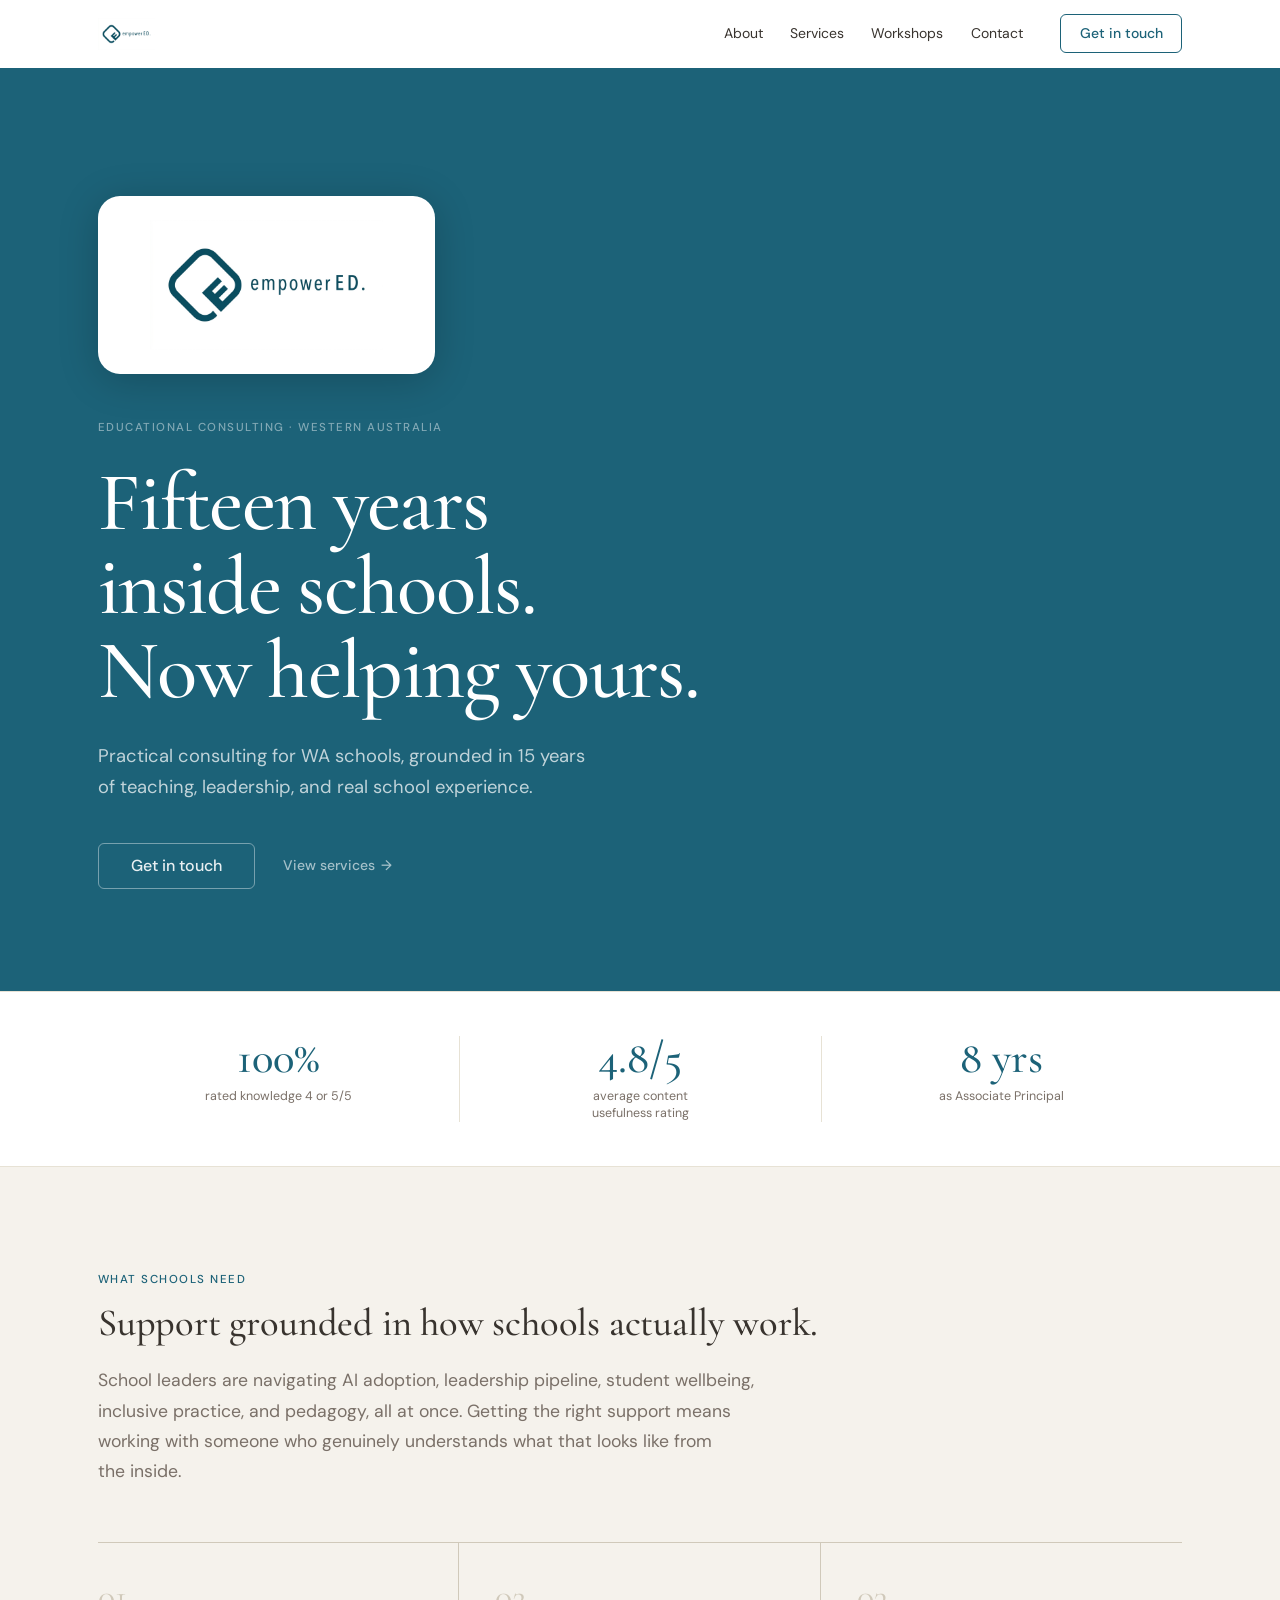
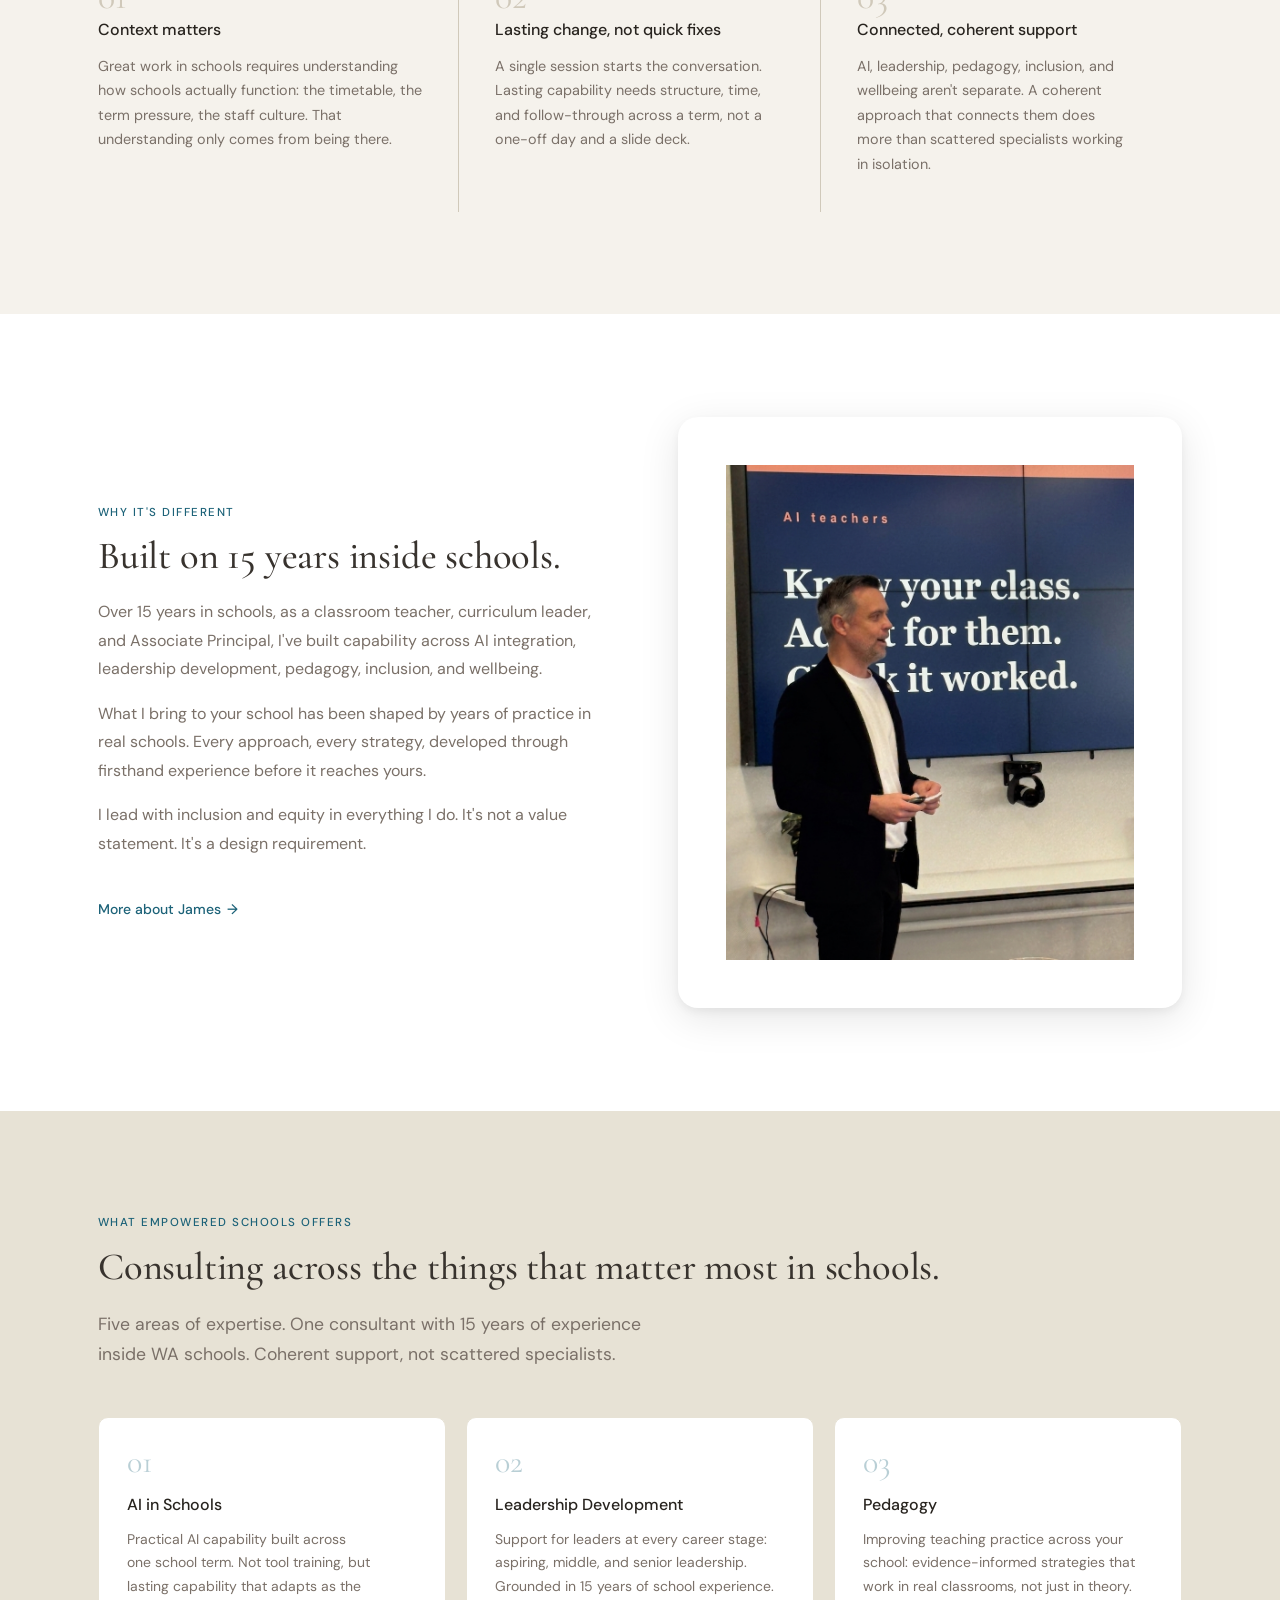
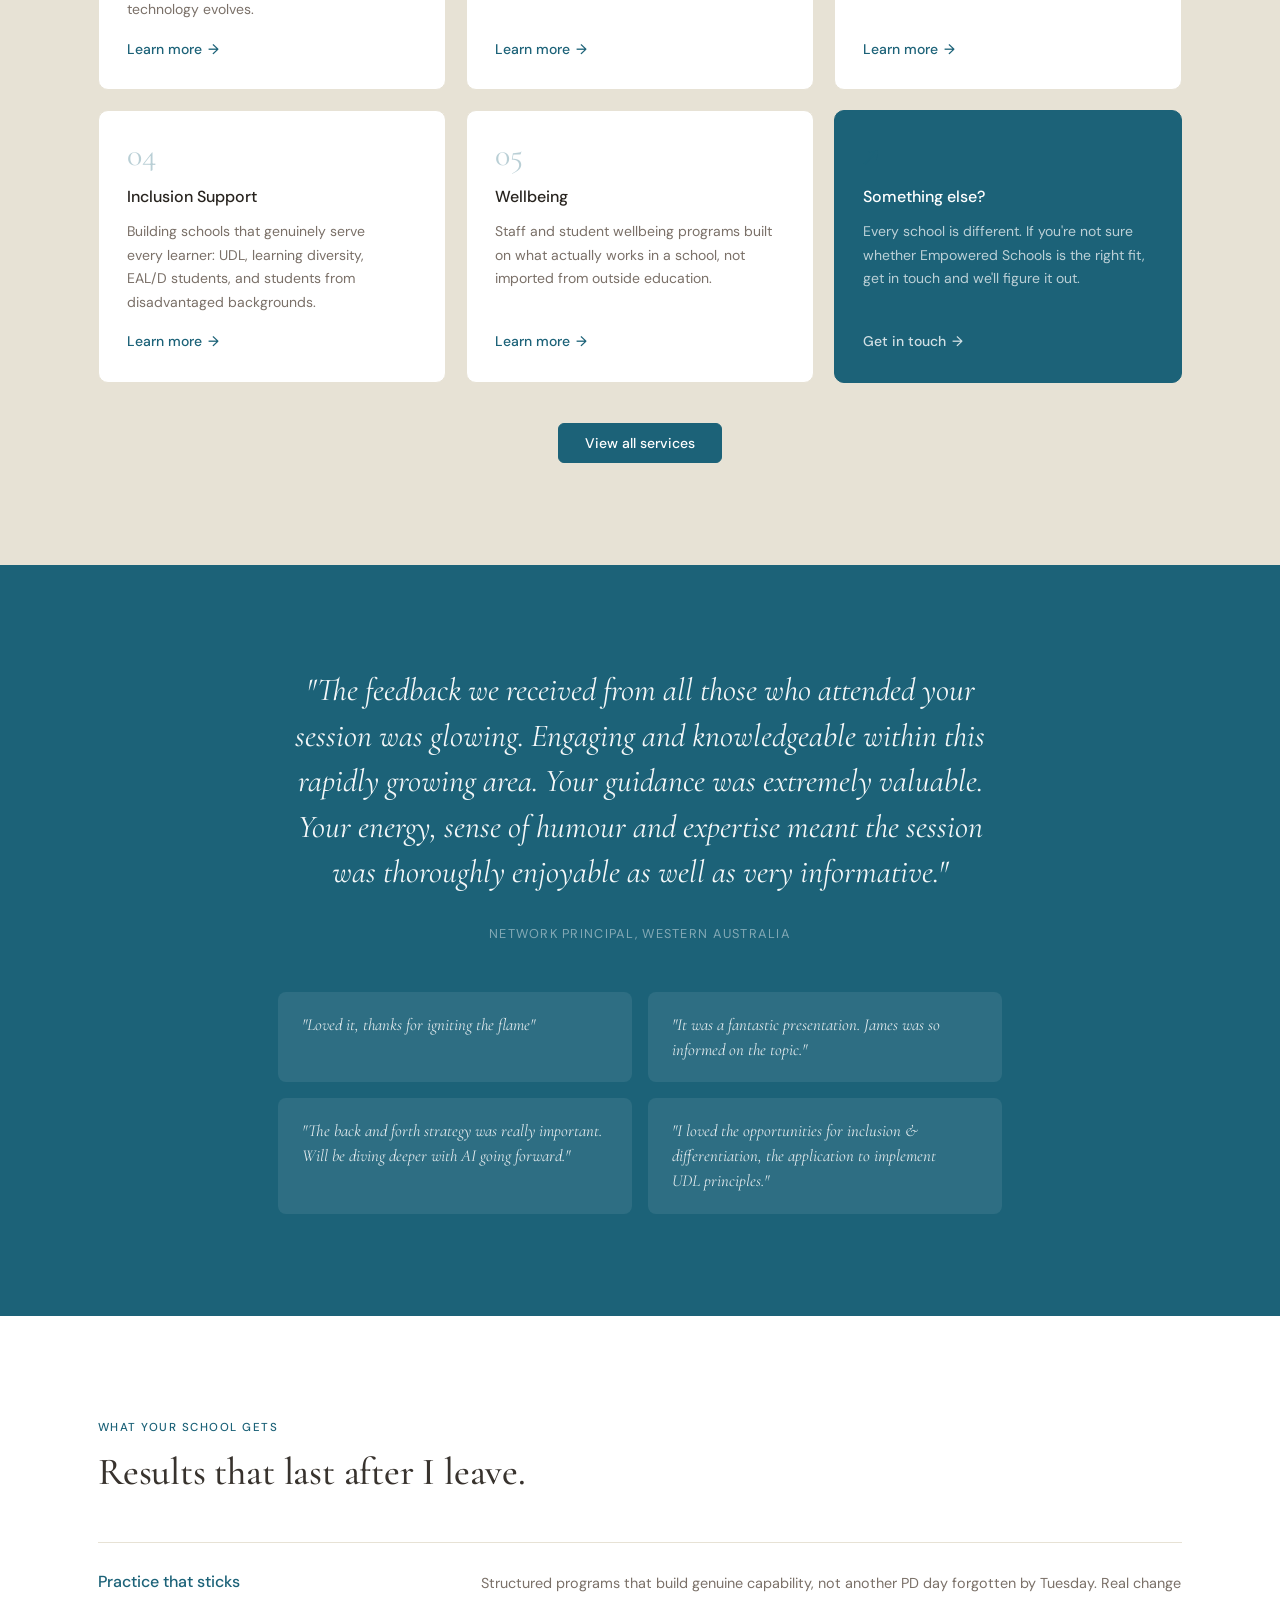
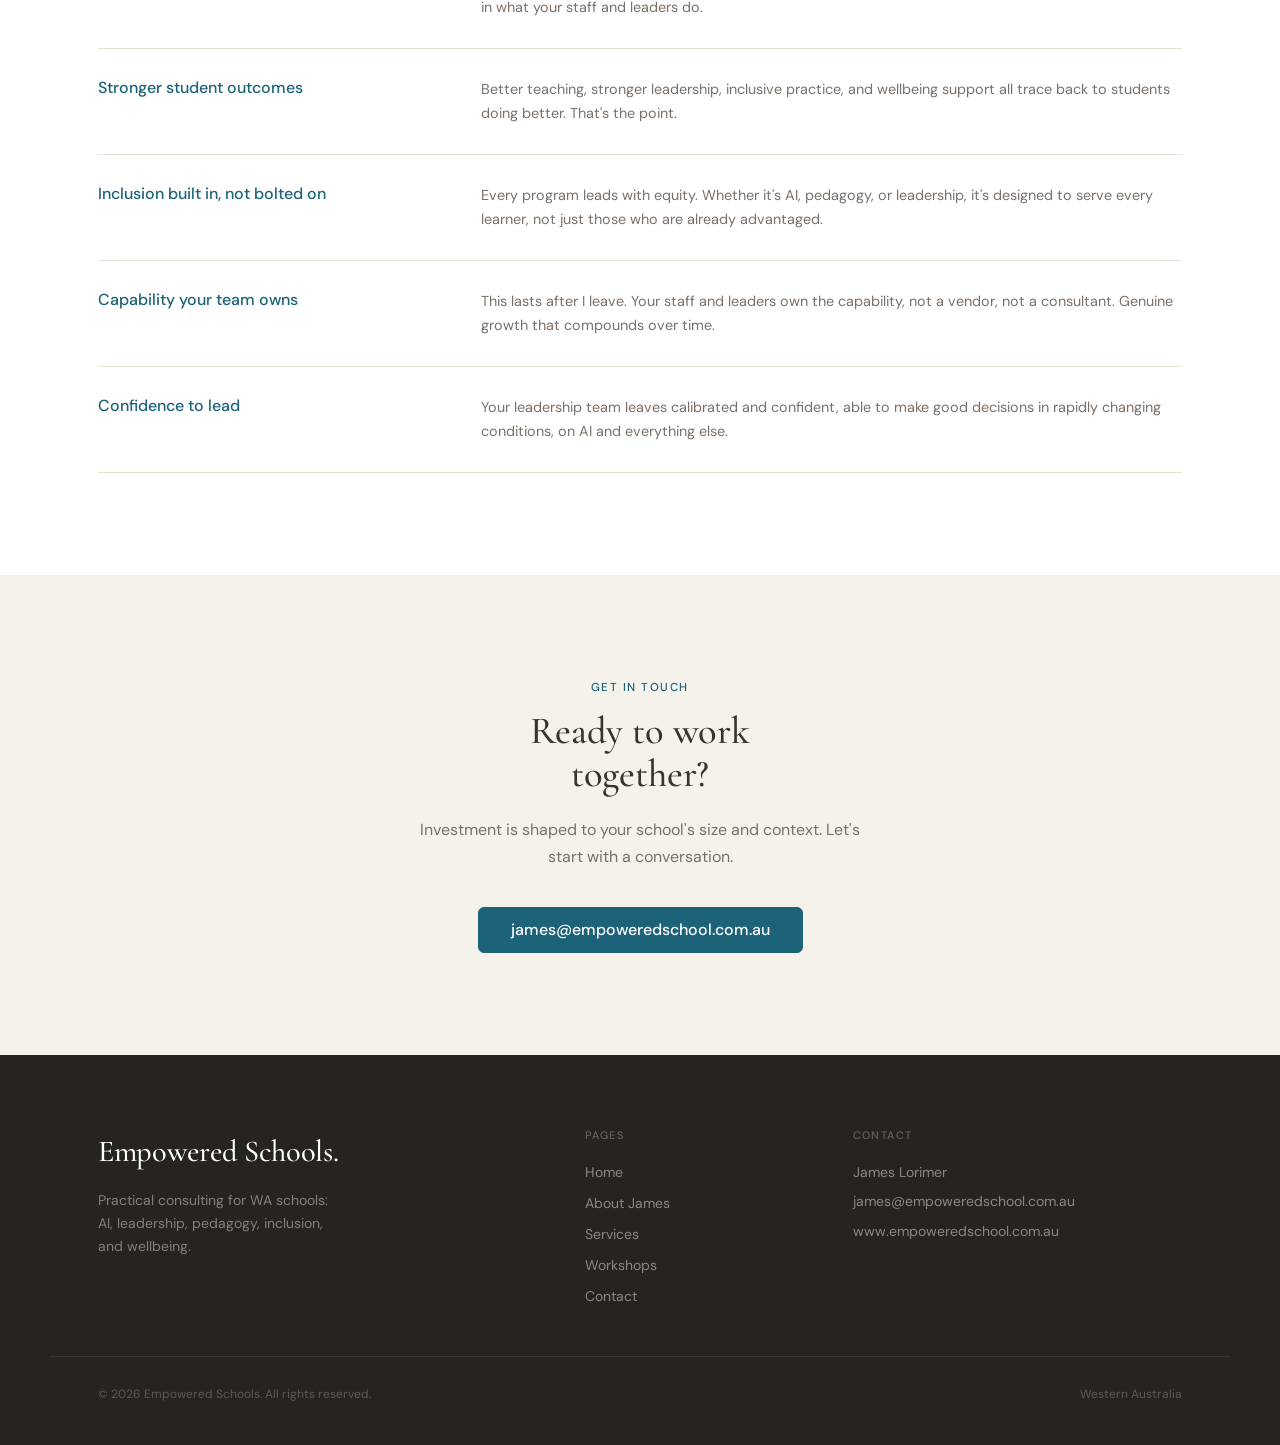
==== index.html @ bd74860b "Initial commit: empowerED schools static site Co-Authored-By: Claude Opus 4.8 <noreply@anthropic.com" ====
<!DOCTYPE html>
<html lang="en-AU">
<head>
  <meta charset="UTF-8">
  <meta name="viewport" content="width=device-width, initial-scale=1.0">
  <title>Empowered Schools | Educational Consulting, Western Australia</title>
  <meta name="description" content="Practical school consulting for WA: AI integration, leadership development, pedagogy, inclusion support, and wellbeing. Built by James Lorimer.">
  <link rel="preconnect" href="https://fonts.googleapis.com">
  <link rel="preconnect" href="https://fonts.gstatic.com" crossorigin>
  <link href="https://fonts.googleapis.com/css2?family=Cormorant+Garamond:ital,wght@0,400;0,500;0,600;1,400;1,500&family=DM+Sans:opsz,wght@9..40,300;9..40,400;9..40,500&display=swap" rel="stylesheet">
  <link rel="stylesheet" href="shared.css">
  <style>
    /* ---- HERO ---- */

    /* Variation A: Dark Teal */
    .hero-a {
      background: var(--teal);
      padding: clamp(5rem,10vw,9rem) 0 clamp(4rem,8vw,7rem);
    }
    .hero-a-inner {
      max-width: var(--max-w);
      margin: 0 auto;
      padding: 0 var(--gutter);
      display: grid;
      grid-template-columns: 1fr;
      gap: clamp(2rem,5vw,5rem);
      align-items: center;
    }
    .hero-a-eyebrow {
      font-size: 0.72rem;
      font-weight: 500;
      letter-spacing: 0.13em;
      text-transform: uppercase;
      color: rgba(255,255,255,0.45);
      margin-bottom: 1.5rem;
      display: block;
    }
    .hero-a-title {
      font-family: var(--font-display);
      font-size: clamp(3.5rem, 6.5vw, 6.5rem);
      font-weight: 500;
      line-height: 1.01;
      letter-spacing: -0.02em;
      color: var(--white);
      margin-bottom: 1.75rem;
    }
    .hero-a-sub {
      font-size: clamp(1rem, 1.8vw, 1.15rem);
      color: rgba(255,255,255,0.72);
      max-width: 500px;
      line-height: 1.68;
      margin-bottom: 2.5rem;
    }
    .hero-a-actions {
      display: flex;
      align-items: center;
      gap: 1.75rem;
      flex-wrap: wrap;
    }
    .hero-a-link {
      font-size: 0.875rem;
      font-weight: 500;
      color: rgba(255,255,255,0.6);
      display: inline-flex;
      align-items: center;
      gap: 0.35rem;
      transition: color 0.15s, gap 0.15s;
    }
    .hero-a-link::after { content: '→'; }
    .hero-a-link:hover { color: rgba(255,255,255,1); gap: 0.55rem; }

    .hero-portrait {
      display: flex;
      flex-direction: column;
      align-items: center;
      gap: 1rem;
    }
    .hero-portrait-circle {
      width: clamp(180px, 20vw, 280px);
      height: clamp(180px, 20vw, 280px);
      border-radius: 50%;
      border: 3px solid rgba(255,255,255,0.25);
      overflow: hidden;
    }
    .hero-portrait-circle img {
      width: 100%;
      height: 100%;
      object-fit: cover;
      object-position: 50% 18%;
    }
    .hero-name {
      font-family: var(--font-display);
      font-size: 1.2rem;
      font-weight: 500;
      color: white;
      text-align: center;
    }
    .hero-role {
      font-size: 0.75rem;
      color: rgba(255,255,255,0.45);
      text-align: center;
      max-width: 200px;
      line-height: 1.4;
    }

    /* ---- Prominent logo in heroes ---- */
    .hero-a-logo {
      background: white;
      border-radius: 22px;
      padding: 24px 52px;
      display: inline-flex;
      align-items: center;
      margin-bottom: 2.75rem;
      box-shadow: 0 6px 40px rgba(0,0,0,0.2);
    }
    .hero-a-logo img {
      height: 130px;
      width: auto;
    }

    /* ---- TRUST BAR ---- */
    .trust-bar {
      background: var(--white);
      border-top: 1px solid var(--stone);
      border-bottom: 1px solid var(--stone);
      padding: 2.75rem 0;
    }
    .trust-bar-inner {
      max-width: var(--max-w);
      margin: 0 auto;
      padding: 0 var(--gutter);
      display: grid;
      grid-template-columns: repeat(3, 1fr);
    }
    .trust-stat {
      display: flex;
      flex-direction: column;
      align-items: center;
      text-align: center;
      gap: 0.4rem;
      padding: 0 1.5rem;
    }
    .trust-stat + .trust-stat { border-left: 1px solid var(--stone); }
    .trust-num {
      font-family: var(--font-display);
      font-size: clamp(2rem, 3.5vw, 3rem);
      font-weight: 500;
      color: var(--teal);
      line-height: 1;
    }
    .trust-label {
      font-size: 0.78rem;
      color: var(--text-muted);
      line-height: 1.4;
      max-width: 150px;
    }

    /* ---- PROBLEM ---- */
    .problem-grid {
      display: grid;
      grid-template-columns: repeat(3, 1fr);
      margin-top: 3.5rem;
      border-top: 1px solid var(--stone-dark);
    }
    .problem-card {
      padding: 2.25rem 2.25rem 2.25rem 0;
      border-right: 1px solid var(--stone-dark);
    }
    .problem-card:last-child { border-right: none; }
    .problem-card:not(:first-child) { padding-left: 2.25rem; }
    .problem-n {
      font-family: var(--font-display);
      font-size: 2.25rem;
      font-weight: 400;
      color: var(--stone-dark);
      line-height: 1;
      margin-bottom: 0.85rem;
    }
    .problem-card h3 {
      font-size: 1rem;
      font-weight: 500;
      color: var(--charcoal);
      margin-bottom: 0.65rem;
    }
    .problem-card p {
      font-size: 0.9rem;
      color: var(--text-muted);
      line-height: 1.7;
    }

    /* ---- ABOUT SPLIT ---- */
    .about-split {
      display: grid;
      grid-template-columns: 1fr 1fr;
      gap: clamp(3rem,6vw,6rem);
      align-items: center;
    }
    .about-text p {
      font-size: 1rem;
      line-height: 1.78;
      color: var(--text-muted);
      margin-bottom: 1rem;
    }
    .about-mark {
      border-radius: 20px;
      box-shadow: var(--shadow-lg);
      aspect-ratio: 1;
      background: var(--white);
      display: flex;
      align-items: center;
      justify-content: center;
      padding: 3rem;
    }
    .about-mark img { width: 100%; height: auto; object-fit: contain; mix-blend-mode: multiply; }

    /* ---- SESSIONS ---- */
    .sessions-grid {
      display: grid;
      grid-template-columns: repeat(4, 1fr);
      gap: 1.25rem;
      margin-top: 3rem;
    }
    .session-card {
      background: var(--white);
      border-radius: 10px;
      padding: 1.75rem;
      border: 1px solid var(--stone);
      transition: border-color 0.18s, box-shadow 0.18s, transform 0.18s;
    }
    .session-card:hover {
      border-color: var(--teal);
      box-shadow: var(--shadow-md);
      transform: translateY(-3px);
    }
    .session-n {
      font-family: var(--font-display);
      font-size: 2rem;
      font-weight: 400;
      color: var(--teal);
      opacity: 0.35;
      line-height: 1;
      margin-bottom: 0.85rem;
      display: block;
    }
    .session-card h3 {
      font-size: 1rem;
      font-weight: 500;
      color: var(--charcoal);
      margin-bottom: 0.6rem;
    }
    .session-card p {
      font-size: 0.875rem;
      color: var(--text-muted);
      line-height: 1.68;
    }

    /* ---- TESTIMONIAL ---- */
    .testimonial-wrap {
      background: var(--teal);
      padding: clamp(4rem,8vw,7rem) 0;
      text-align: center;
    }
    .testimonial-inner {
      max-width: 820px;
      margin: 0 auto;
      padding: 0 var(--gutter);
    }
    .pull-quote {
      font-family: var(--font-display);
      font-size: clamp(1.4rem, 2.5vw, 2.1rem);
      font-style: italic;
      font-weight: 400;
      line-height: 1.42;
      color: rgba(255,255,255,0.95);
      margin-bottom: 1.75rem;
    }
    .pull-cite {
      font-size: 0.8rem;
      letter-spacing: 0.1em;
      text-transform: uppercase;
      color: rgba(255,255,255,0.45);
    }
    .mini-quotes {
      display: grid;
      grid-template-columns: repeat(2, 1fr);
      gap: 1rem;
      margin-top: 3rem;
      text-align: left;
    }
    .mini-q {
      background: rgba(255,255,255,0.08);
      border-radius: 8px;
      padding: 1.25rem 1.5rem;
      font-family: var(--font-display);
      font-style: italic;
      font-size: 1.05rem;
      line-height: 1.5;
      color: rgba(255,255,255,0.85);
    }

    /* ---- OUTCOMES ---- */
    .outcomes-table { margin-top: 3rem; }
    .outcome-row {
      display: grid;
      grid-template-columns: 1fr 2fr;
      gap: 2rem;
      padding: 1.75rem 0;
      border-bottom: 1px solid var(--stone);
      align-items: start;
    }
    .outcome-row:first-child { border-top: 1px solid var(--stone); }
    .outcome-label {
      font-size: 1rem;
      font-weight: 500;
      color: var(--teal);
      line-height: 1.35;
    }
    .outcome-desc {
      font-size: 0.9rem;
      color: var(--text-muted);
      line-height: 1.7;
    }

    /* ---- SERVICES OVERVIEW GRID ---- */
    .services-overview-grid {
      display: grid;
      grid-template-columns: repeat(3, 1fr);
      gap: 1.25rem;
      margin-top: 3rem;
    }
    .sov-card {
      background: var(--white);
      border-radius: 10px;
      padding: 1.75rem;
      border: 1px solid var(--stone);
      display: flex;
      flex-direction: column;
      transition: border-color 0.18s, box-shadow 0.18s, transform 0.18s;
    }
    .sov-card:hover {
      border-color: var(--teal);
      box-shadow: var(--shadow-md);
      transform: translateY(-3px);
    }
    .sov-card--cta {
      background: var(--teal);
      border-color: var(--teal);
    }
    .sov-card--cta:hover { background: var(--teal-dark); border-color: var(--teal-dark); }
    .sov-n {
      font-family: var(--font-display);
      font-size: 2rem;
      font-weight: 400;
      color: var(--teal);
      opacity: 0.3;
      line-height: 1;
      margin-bottom: 0.85rem;
      display: block;
    }
    .sov-card h3 {
      font-size: 1rem;
      font-weight: 500;
      color: var(--charcoal);
      margin-bottom: 0.6rem;
    }
    .sov-card--cta h3 { color: white; }
    .sov-card p {
      font-size: 0.875rem;
      color: var(--text-muted);
      line-height: 1.68;
      flex: 1;
      margin-bottom: 1rem;
    }
    .sov-card--cta p { color: rgba(255,255,255,0.7); }
    .sov-link-white {
      font-size: 0.875rem;
      font-weight: 500;
      color: rgba(255,255,255,0.8);
      display: inline-flex;
      align-items: center;
      gap: 0.35rem;
      transition: color 0.15s, gap 0.15s;
    }
    .sov-link-white::after { content: '→'; }
    .sov-link-white:hover { color: white; gap: 0.55rem; }

    /* ---- RESPONSIVE ---- */
    @media (max-width: 900px) {
      .hero-a-inner { grid-template-columns: 1fr; }
      .hero-portrait { display: none; }
      .about-split { grid-template-columns: 1fr; }
      .about-mark { display: none; }
      .sessions-grid { grid-template-columns: repeat(2, 1fr); }
      .services-overview-grid { grid-template-columns: repeat(2, 1fr); }
      .trust-bar-inner { grid-template-columns: 1fr; gap: 1.5rem; }
      .trust-stat + .trust-stat { border-left: none; border-top: 1px solid var(--stone); padding-top: 1.5rem; }
    }
    @media (max-width: 600px) {
      .problem-grid { grid-template-columns: 1fr; }
      .problem-card { border-right: none; border-bottom: 1px solid var(--stone-dark); padding: 1.75rem 0; }
      .problem-card:last-child { border-bottom: none; }
      .sessions-grid { grid-template-columns: 1fr; }
      .services-overview-grid { grid-template-columns: 1fr; }
      .mini-quotes { grid-template-columns: 1fr; }
      .outcome-row { grid-template-columns: 1fr; gap: 0.5rem; }
    }
  </style>
</head>
<body>

<!-- ===================== NAV ===================== -->
<nav id="main-nav">
  <div class="nav-inner">
    <a href="index.html" class="nav-logo">
      <img src="uploads/190051703.jpg" alt="Empowered Schools">
    </a>
    <ul class="nav-links">
      <li><a href="about.html">About</a></li>
      <li><a href="services.html">Services</a></li>
      <li><a href="workshops.html">Workshops</a></li>
      <li><a href="contact.html">Contact</a></li>
    </ul>
    <a href="contact.html" class="nav-cta">Get in touch</a>
    <button class="nav-hamburger" onclick="toggleMobileNav()" aria-label="Open menu">
      <span></span><span></span><span></span>
    </button>
  </div>
  <div class="nav-mobile" id="nav-mobile">
    <a href="about.html">About</a>
    <a href="services.html">Services</a>
    <a href="workshops.html">Workshops</a>
    <a href="contact.html">Contact</a>
    <a href="contact.html" class="btn btn-primary">Get in touch</a>
  </div>
</nav>

<!-- ===================== HERO ===================== -->
<div class="hero-a">
  <div class="hero-a-inner">
    <div>
      <div class="hero-a-logo">
        <img src="uploads/190051703.jpg" alt="Empowered Schools">
      </div>
      <span class="hero-a-eyebrow">Educational Consulting · Western Australia</span>
      <h1 class="hero-a-title">Fifteen years<br>inside schools.<br>Now helping yours.</h1>
      <p class="hero-a-sub">Practical consulting for WA schools, grounded in 15 years of teaching, leadership, and real school experience.</p>
      <div class="hero-a-actions">
        <a href="contact.html" class="btn btn-ghost-white btn-lg">Get in touch</a>
        <a href="services.html" class="hero-a-link">View services</a>
      </div>
    </div>
  </div>
</div>

<!-- ===================== TRUST BAR ===================== -->
<div class="trust-bar">
  <div class="trust-bar-inner">
    <div class="trust-stat">
      <span class="trust-num">100%</span>
      <span class="trust-label">rated knowledge 4 or 5/5</span>
    </div>
    <div class="trust-stat">
      <span class="trust-num">4.8/5</span>
      <span class="trust-label">average content usefulness rating</span>
    </div>
    <div class="trust-stat">
      <span class="trust-num">8 yrs</span>
      <span class="trust-label">as Associate Principal</span>
    </div>
  </div>
</div>

<!-- ===================== PROBLEM ===================== -->
<section class="section bg-off-white">
  <div class="container">
    <span class="s-eyebrow">What schools need</span>
    <h2 class="s-title">Support grounded in how schools actually work.</h2>
    <p class="s-intro" style="max-width:680px">School leaders are navigating AI adoption, leadership pipeline, student wellbeing, inclusive practice, and pedagogy, all at once. Getting the right support means working with someone who genuinely understands what that looks like from the inside.</p>
    <div class="problem-grid">
      <div class="problem-card">
        <span class="problem-n">01</span>
        <h3>Context matters</h3>
        <p>Great work in schools requires understanding how schools actually function: the timetable, the term pressure, the staff culture. That understanding only comes from being there.</p>
      </div>
      <div class="problem-card">
        <span class="problem-n">02</span>
        <h3>Lasting change, not quick fixes</h3>
        <p>A single session starts the conversation. Lasting capability needs structure, time, and follow-through across a term, not a one-off day and a slide deck.</p>
      </div>
      <div class="problem-card">
        <span class="problem-n">03</span>
        <h3>Connected, coherent support</h3>
        <p>AI, leadership, pedagogy, inclusion, and wellbeing aren't separate. A coherent approach that connects them does more than scattered specialists working in isolation.</p>
      </div>
    </div>
  </div>
</section>

<!-- ===================== ABOUT SPLIT ===================== -->
<section class="section bg-white">
  <div class="container">
    <div class="about-split">
      <div class="about-text">
        <span class="s-eyebrow">Why it's different</span>
        <h2 class="s-title" style="margin-bottom:1.25rem">Built on 15 years inside schools.</h2>
        <p>Over 15 years in schools, as a classroom teacher, curriculum leader, and Associate Principal, I've built capability across AI integration, leadership development, pedagogy, inclusion, and wellbeing.</p>
        <p>What I bring to your school has been shaped by years of practice in real schools. Every approach, every strategy, developed through firsthand experience before it reaches yours.</p>
        <p>I lead with inclusion and equity in everything I do. It's not a value statement. It's a design requirement.</p>
        <a href="about.html" class="link-arrow" style="margin-top:1.5rem">More about James</a>
      </div>
      <div class="about-mark">
        <img src="uploads/Gemini_Generated_Image_eww0ugeww0ugeww0.png" alt="James Lorimer presenting a workshop to school staff">
      </div>
    </div>
  </div>
</section>

<!-- ===================== SERVICES OVERVIEW ===================== -->
<section class="section bg-stone">
  <div class="container">
    <span class="s-eyebrow">What Empowered Schools offers</span>
    <h2 class="s-title">Consulting across the things that matter most in schools.</h2>
    <p class="s-intro">Five areas of expertise. One consultant with 15 years of experience inside WA schools. Coherent support, not scattered specialists.</p>
    <div class="services-overview-grid">
      <div class="sov-card">
        <span class="sov-n">01</span>
        <h3>AI in Schools</h3>
        <p>Practical AI capability built across one school term. Not tool training, but lasting capability that adapts as the technology evolves.</p>
        <a href="services.html" class="link-arrow">Learn more</a>
      </div>
      <div class="sov-card">
        <span class="sov-n">02</span>
        <h3>Leadership Development</h3>
        <p>Support for leaders at every career stage: aspiring, middle, and senior leadership. Grounded in 15 years of school experience.</p>
        <a href="services.html" class="link-arrow">Learn more</a>
      </div>
      <div class="sov-card">
        <span class="sov-n">03</span>
        <h3>Pedagogy</h3>
        <p>Improving teaching practice across your school: evidence-informed strategies that work in real classrooms, not just in theory.</p>
        <a href="services.html" class="link-arrow">Learn more</a>
      </div>
      <div class="sov-card">
        <span class="sov-n">04</span>
        <h3>Inclusion Support</h3>
        <p>Building schools that genuinely serve every learner: UDL, learning diversity, EAL/D students, and students from disadvantaged backgrounds.</p>
        <a href="services.html" class="link-arrow">Learn more</a>
      </div>
      <div class="sov-card">
        <span class="sov-n">05</span>
        <h3>Wellbeing</h3>
        <p>Staff and student wellbeing programs built on what actually works in a school, not imported from outside education.</p>
        <a href="services.html" class="link-arrow">Learn more</a>
      </div>
      <div class="sov-card sov-card--cta">
        <span class="sov-n" style="opacity:0.25">↗</span>
        <h3>Something else?</h3>
        <p>Every school is different. If you're not sure whether Empowered Schools is the right fit, get in touch and we'll figure it out.</p>
        <a href="contact.html" class="sov-link-white">Get in touch</a>
      </div>
    </div>
    <div style="display:flex;justify-content:center;margin-top:2.5rem">
      <a href="services.html" class="btn btn-primary">View all services</a>
    </div>
  </div>
</section>

<!-- ===================== TESTIMONIAL ===================== -->
<div class="testimonial-wrap">
  <div class="testimonial-inner">
    <blockquote class="pull-quote">
      "The feedback we received from all those who attended your session was glowing. Engaging and knowledgeable within this rapidly growing area. Your guidance was extremely valuable. Your energy, sense of humour and expertise meant the session was thoroughly enjoyable as well as very informative."
    </blockquote>
    <p class="pull-cite">Network Principal, Western Australia</p>
    <div class="mini-quotes">
      <div class="mini-q">"Loved it, thanks for igniting the flame"</div>
      <div class="mini-q">"It was a fantastic presentation. James was so informed on the topic."</div>
      <div class="mini-q">"The back and forth strategy was really important. Will be diving deeper with AI going forward."</div>
      <div class="mini-q">"I loved the opportunities for inclusion &amp; differentiation, the application to implement UDL principles."</div>
    </div>
  </div>
</div>

<!-- ===================== OUTCOMES ===================== -->
<section class="section bg-white">
  <div class="container">
    <span class="s-eyebrow">What your school gets</span>
    <h2 class="s-title">Results that last after I leave.</h2>
    <div class="outcomes-table">
      <div class="outcome-row">
        <div class="outcome-label">Practice that sticks</div>
        <div class="outcome-desc">Structured programs that build genuine capability, not another PD day forgotten by Tuesday. Real change in what your staff and leaders do.</div>
      </div>
      <div class="outcome-row">
        <div class="outcome-label">Stronger student outcomes</div>
        <div class="outcome-desc">Better teaching, stronger leadership, inclusive practice, and wellbeing support all trace back to students doing better. That's the point.</div>
      </div>
      <div class="outcome-row">
        <div class="outcome-label">Inclusion built in, not bolted on</div>
        <div class="outcome-desc">Every program leads with equity. Whether it's AI, pedagogy, or leadership, it's designed to serve every learner, not just those who are already advantaged.</div>
      </div>
      <div class="outcome-row">
        <div class="outcome-label">Capability your team owns</div>
        <div class="outcome-desc">This lasts after I leave. Your staff and leaders own the capability, not a vendor, not a consultant. Genuine growth that compounds over time.</div>
      </div>
      <div class="outcome-row">
        <div class="outcome-label">Confidence to lead</div>
        <div class="outcome-desc">Your leadership team leaves calibrated and confident, able to make good decisions in rapidly changing conditions, on AI and everything else.</div>
      </div>
    </div>
  </div>
</section>



<!-- ===================== CTA ===================== -->
<div class="cta-band">
  <div class="container-narrow">
    <span class="s-eyebrow" style="display:flex;justify-content:center">Get in touch</span>
    <h2 class="s-title" style="text-align:center;max-width:none">Ready to work<br>together?</h2>
    <p>Investment is shaped to your school's size and context. Let's start with a conversation.</p>
    <a href="mailto:james@empoweredschool.com.au" class="btn btn-primary btn-lg">james@empoweredschool.com.au</a>
  </div>
</div>

<!-- ===================== FOOTER ===================== -->
<footer class="site-footer">
  <div class="footer-grid">
    <div>
      <div class="footer-brand">Empowered Schools.</div>
      <p class="footer-desc">Practical consulting for WA schools: AI, leadership, pedagogy, inclusion, and wellbeing.</p>
    </div>
    <div>
      <span class="footer-col-label">Pages</span>
      <nav class="footer-nav-links">
        <a href="index.html">Home</a>
        <a href="about.html">About James</a>
        <a href="services.html">Services</a>
        <a href="workshops.html">Workshops</a>
        <a href="contact.html">Contact</a>
      </nav>
    </div>
    <div>
      <span class="footer-col-label">Contact</span>
      <div class="footer-contact-items">
        <span>James Lorimer</span>
        <a href="mailto:james@empoweredschool.com.au">james@empoweredschool.com.au</a>
        <a href="http://www.empoweredschool.com.au">www.empoweredschool.com.au</a>
      </div>
    </div>
  </div>
  <div class="footer-bottom">
    <span>© 2026 Empowered Schools. All rights reserved.</span>
    <span>Western Australia</span>
  </div>
</footer>


<script>
  window.addEventListener('scroll', () => {
    document.getElementById('main-nav').classList.toggle('is-scrolled', window.scrollY > 10);
  });
  function toggleMobileNav() {
    document.getElementById('nav-mobile').classList.toggle('is-open');
  }
</script>

</body>
</html>
---- shared.css ----
/* ==========================================================================
   Empowered Schools - Shared Stylesheet
   Colour tokens, typography, layout, components
   ========================================================================== */

/* --------------------------------------------------------------------------
   Tokens
   -------------------------------------------------------------------------- */
:root {
  --teal:          #1C6278;
  --teal-dark:     #144E62;
  --teal-pale:     #D2E8F0;
  --off-white:     #F5F2EC;
  --stone:         #E7E2D5;
  --stone-dark:    #D0C9BA;
  --charcoal:      #27231E;
  --text:          #38332E;
  --text-muted:    #7A7068;
  --white:         #FFFFFF;

  --font-display:  'Cormorant Garamond', Georgia, serif;
  --font-sans:     'DM Sans', -apple-system, BlinkMacSystemFont, sans-serif;

  --nav-h:         68px;
  --max-w:         1180px;
  --max-w-narrow:  680px;
  --section-py:    clamp(4rem, 8vw, 7rem);
  --gutter:        clamp(1.25rem, 4vw, 3rem);

  --ease:          cubic-bezier(0.4, 0, 0.2, 1);
  --shadow-sm:     0 1px 3px rgba(0,0,0,0.07), 0 1px 2px rgba(0,0,0,0.04);
  --shadow-md:     0 4px 16px rgba(0,0,0,0.08), 0 2px 4px rgba(0,0,0,0.04);
  --shadow-lg:     0 10px 40px rgba(0,0,0,0.10), 0 4px 8px rgba(0,0,0,0.05);
}

/* --------------------------------------------------------------------------
   Reset & Base
   -------------------------------------------------------------------------- */
*, *::before, *::after { box-sizing: border-box; margin: 0; padding: 0; }

html {
  font-size: 16px;
  scroll-behavior: smooth;
  -webkit-font-smoothing: antialiased;
  -moz-osx-font-smoothing: grayscale;
}

body {
  font-family: var(--font-sans);
  color: var(--text);
  background: var(--off-white);
  line-height: 1.65;
  text-wrap: pretty;
}

img, video { max-width: 100%; height: auto; display: block; }
a { color: inherit; text-decoration: none; }
ul { list-style: none; }
button { font-family: inherit; cursor: pointer; }

/* --------------------------------------------------------------------------
   Navigation
   -------------------------------------------------------------------------- */
#main-nav {
  position: sticky;
  top: 0;
  z-index: 100;
  height: var(--nav-h);
  background: var(--white);
  border-bottom: 1px solid transparent;
  transition: border-color 0.2s var(--ease), box-shadow 0.2s var(--ease);
}

#main-nav.is-scrolled {
  border-color: var(--stone);
  box-shadow: 0 1px 10px rgba(0,0,0,0.06);
}

.nav-inner {
  max-width: var(--max-w);
  margin: 0 auto;
  padding: 0 var(--gutter);
  height: 100%;
  display: flex;
  align-items: center;
  gap: 1.5rem;
}

.nav-logo img {
  height: 32px;
  width: auto;
  display: block;
  mix-blend-mode: multiply;
}

.nav-links {
  display: flex;
  align-items: center;
  gap: 0;
  margin-left: auto;
}

.nav-links a {
  font-size: 0.875rem;
  font-weight: 400;
  color: var(--text);
  padding: 0.4rem 0.85rem;
  border-radius: 6px;
  transition: background 0.15s var(--ease), color 0.15s;
}

.nav-links a:hover { background: var(--stone); }
.nav-links a.current { color: var(--teal); font-weight: 500; }

.nav-cta {
  font-size: 0.875rem;
  font-weight: 500;
  color: var(--teal);
  border: 1.5px solid var(--teal);
  padding: 0.45rem 1.15rem;
  border-radius: 6px;
  transition: background 0.15s, color 0.15s;
}

.nav-cta:hover { background: var(--teal); color: var(--white); }

.nav-hamburger {
  display: none;
  flex-direction: column;
  gap: 5px;
  background: none;
  border: none;
  padding: 4px;
  margin-left: auto;
}

.nav-hamburger span {
  display: block;
  width: 22px;
  height: 2px;
  background: var(--charcoal);
  border-radius: 2px;
  transition: all 0.2s;
}

.nav-mobile {
  display: none;
  flex-direction: column;
  gap: 0;
  background: var(--white);
  border-bottom: 1px solid var(--stone);
  padding: 0.5rem var(--gutter) 1rem;
}

.nav-mobile.is-open { display: flex; }

.nav-mobile a {
  font-size: 1rem;
  padding: 0.75rem 0;
  border-bottom: 1px solid var(--stone);
  display: block;
  color: var(--text);
}

.nav-mobile a:last-child { border-bottom: none; margin-top: 0.5rem; }

/* --------------------------------------------------------------------------
   Buttons
   -------------------------------------------------------------------------- */
.btn {
  display: inline-flex;
  align-items: center;
  gap: 0.5rem;
  font-family: var(--font-sans);
  font-size: 0.875rem;
  font-weight: 500;
  padding: 0.75rem 1.625rem;
  border-radius: 6px;
  border: 1.5px solid transparent;
  transition: all 0.15s var(--ease);
  white-space: nowrap;
  text-decoration: none;
  line-height: 1;
}

.btn-primary {
  background: var(--teal);
  color: var(--white);
  border-color: var(--teal);
}
.btn-primary:hover {
  background: var(--teal-dark);
  border-color: var(--teal-dark);
  transform: translateY(-1px);
  box-shadow: var(--shadow-md);
}

.btn-outline {
  background: transparent;
  color: var(--teal);
  border-color: var(--teal);
}
.btn-outline:hover { background: var(--teal); color: var(--white); }

.btn-ghost-white {
  background: transparent;
  color: rgba(255,255,255,0.9);
  border-color: rgba(255,255,255,0.4);
}
.btn-ghost-white:hover {
  background: var(--white);
  color: var(--teal);
  border-color: var(--white);
}

.btn-lg {
  font-size: 1rem;
  padding: 0.875rem 2rem;
}

/* Arrow link */
.link-arrow {
  display: inline-flex;
  align-items: center;
  gap: 0.35rem;
  font-size: 0.875rem;
  font-weight: 500;
  color: var(--teal);
  transition: gap 0.15s var(--ease);
}
.link-arrow::after { content: '→'; }
.link-arrow:hover { gap: 0.55rem; }

/* --------------------------------------------------------------------------
   Layout
   -------------------------------------------------------------------------- */
.container {
  max-width: var(--max-w);
  margin: 0 auto;
  padding: 0 var(--gutter);
}

.container-narrow {
  max-width: var(--max-w-narrow);
  margin: 0 auto;
  padding: 0 var(--gutter);
}

.section {
  padding: var(--section-py) 0;
}

.bg-white      { background: var(--white); }
.bg-off-white  { background: var(--off-white); }
.bg-stone      { background: var(--stone); }
.bg-teal       { background: var(--teal); color: white; }
.bg-charcoal   { background: var(--charcoal); color: white; }

/* Section label pattern */
.s-eyebrow {
  font-size: 0.72rem;
  font-weight: 500;
  letter-spacing: 0.13em;
  text-transform: uppercase;
  color: var(--teal);
  margin-bottom: 0.85rem;
  display: block;
}

.s-eyebrow--light {
  color: rgba(255,255,255,0.5);
}

.s-title {
  font-family: var(--font-display);
  font-size: clamp(1.85rem, 3vw, 2.8rem);
  font-weight: 500;
  line-height: 1.12;
  letter-spacing: -0.005em;
  margin-bottom: 1.25rem;
}

.s-intro {
  font-size: clamp(1rem, 1.8vw, 1.1rem);
  line-height: 1.72;
  color: var(--text-muted);
  max-width: 560px;
  margin-bottom: 3rem;
}

/* --------------------------------------------------------------------------
   Page hero (inner pages)
   -------------------------------------------------------------------------- */
.page-hero {
  background: var(--teal);
  padding: clamp(4rem, 8vw, 7rem) 0 clamp(3.5rem, 6vw, 6rem);
  color: var(--white);
}

.page-hero .container { position: relative; }

.page-hero-eyebrow {
  font-size: 0.72rem;
  font-weight: 500;
  letter-spacing: 0.13em;
  text-transform: uppercase;
  color: rgba(255,255,255,0.5);
  margin-bottom: 1rem;
  display: block;
}

.page-hero-title {
  font-family: var(--font-display);
  font-size: clamp(2.8rem, 5.5vw, 5rem);
  font-weight: 500;
  line-height: 1.04;
  letter-spacing: -0.015em;
  max-width: 700px;
}

.page-hero-sub {
  font-size: clamp(1rem, 1.8vw, 1.15rem);
  line-height: 1.68;
  color: rgba(255,255,255,0.75);
  max-width: 540px;
  margin-top: 1.5rem;
}

/* --------------------------------------------------------------------------
   Footer
   -------------------------------------------------------------------------- */
.site-footer {
  background: var(--charcoal);
  color: rgba(255,255,255,0.7);
  padding: 4.5rem 0 2.5rem;
}

.footer-grid {
  max-width: var(--max-w);
  margin: 0 auto;
  padding: 0 var(--gutter);
  display: grid;
  grid-template-columns: 2fr 1fr 1.5fr;
  gap: 3rem;
  padding-bottom: 3rem;
  border-bottom: 1px solid rgba(255,255,255,0.08);
}

.footer-brand {
  font-family: var(--font-display);
  font-size: 1.9rem;
  font-weight: 500;
  color: var(--white);
  letter-spacing: -0.01em;
}

.footer-desc {
  font-size: 0.875rem;
  line-height: 1.65;
  opacity: 0.6;
  max-width: 280px;
  margin-top: 0.75rem;
}

.footer-col-label {
  font-size: 0.68rem;
  font-weight: 500;
  letter-spacing: 0.13em;
  text-transform: uppercase;
  opacity: 0.4;
  margin-bottom: 1rem;
  display: block;
}

.footer-nav-links {
  display: flex;
  flex-direction: column;
  gap: 0.5rem;
}

.footer-nav-links a {
  font-size: 0.875rem;
  opacity: 0.65;
  transition: opacity 0.15s;
}
.footer-nav-links a:hover { opacity: 1; }

.footer-contact-items {
  display: flex;
  flex-direction: column;
  gap: 0.4rem;
}

.footer-contact-items a,
.footer-contact-items span {
  font-size: 0.875rem;
  opacity: 0.65;
  transition: opacity 0.15s;
  display: block;
}
.footer-contact-items a:hover { opacity: 1; }

.footer-bottom {
  max-width: var(--max-w);
  margin: 1.75rem auto 0;
  padding: 0 var(--gutter);
  display: flex;
  justify-content: space-between;
  align-items: center;
  font-size: 0.75rem;
  opacity: 0.35;
}

/* --------------------------------------------------------------------------
   CTA section (shared across pages)
   -------------------------------------------------------------------------- */
.cta-band {
  background: var(--off-white);
  padding: var(--section-py) 0;
  text-align: center;
}

.cta-band .s-title { max-width: none; }

.cta-band p {
  font-size: 1rem;
  color: var(--text-muted);
  max-width: 440px;
  margin: 0 auto 2.25rem;
  line-height: 1.7;
}



/* --------------------------------------------------------------------------
   Responsive
   -------------------------------------------------------------------------- */
@media (max-width: 768px) {
  .nav-links, .nav-cta { display: none; }
  .nav-hamburger { display: flex; }

  .footer-grid { grid-template-columns: 1fr; gap: 2rem; }
  .footer-bottom { flex-direction: column; gap: 0.5rem; text-align: center; }
}
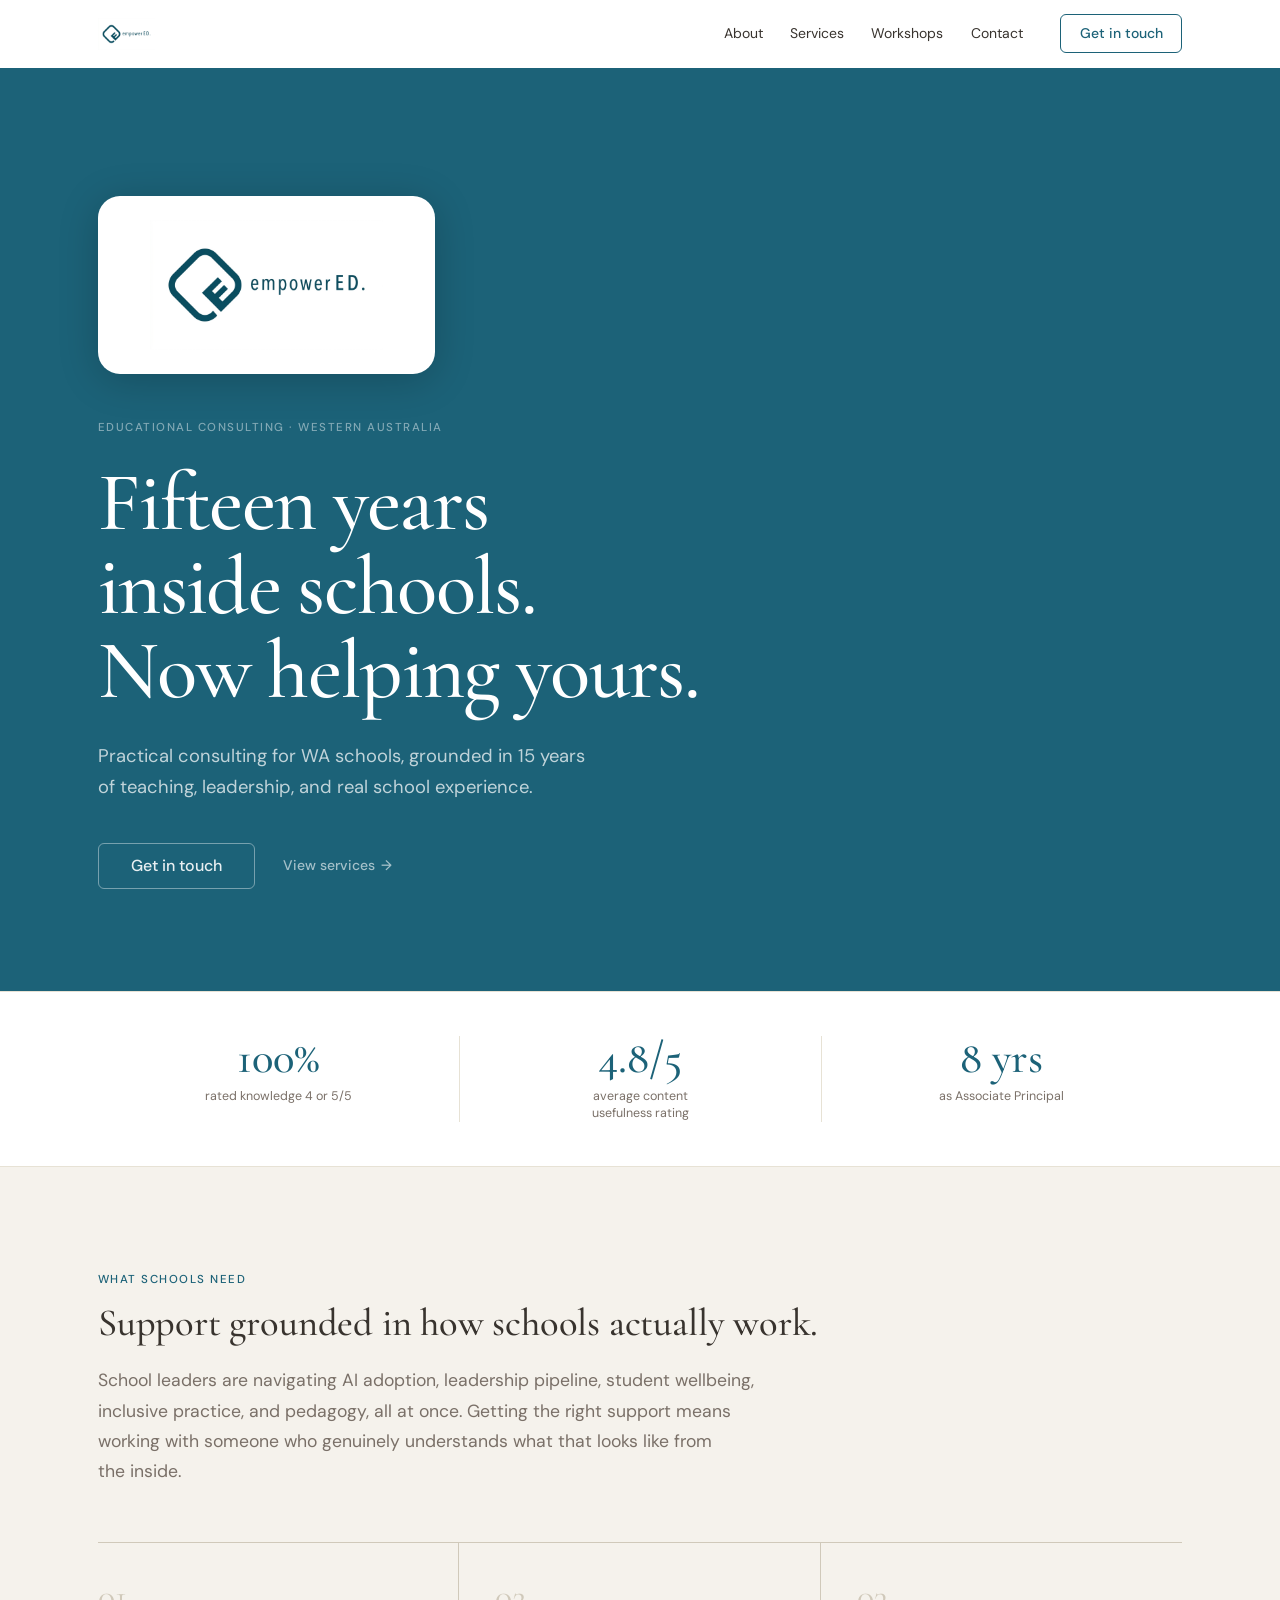
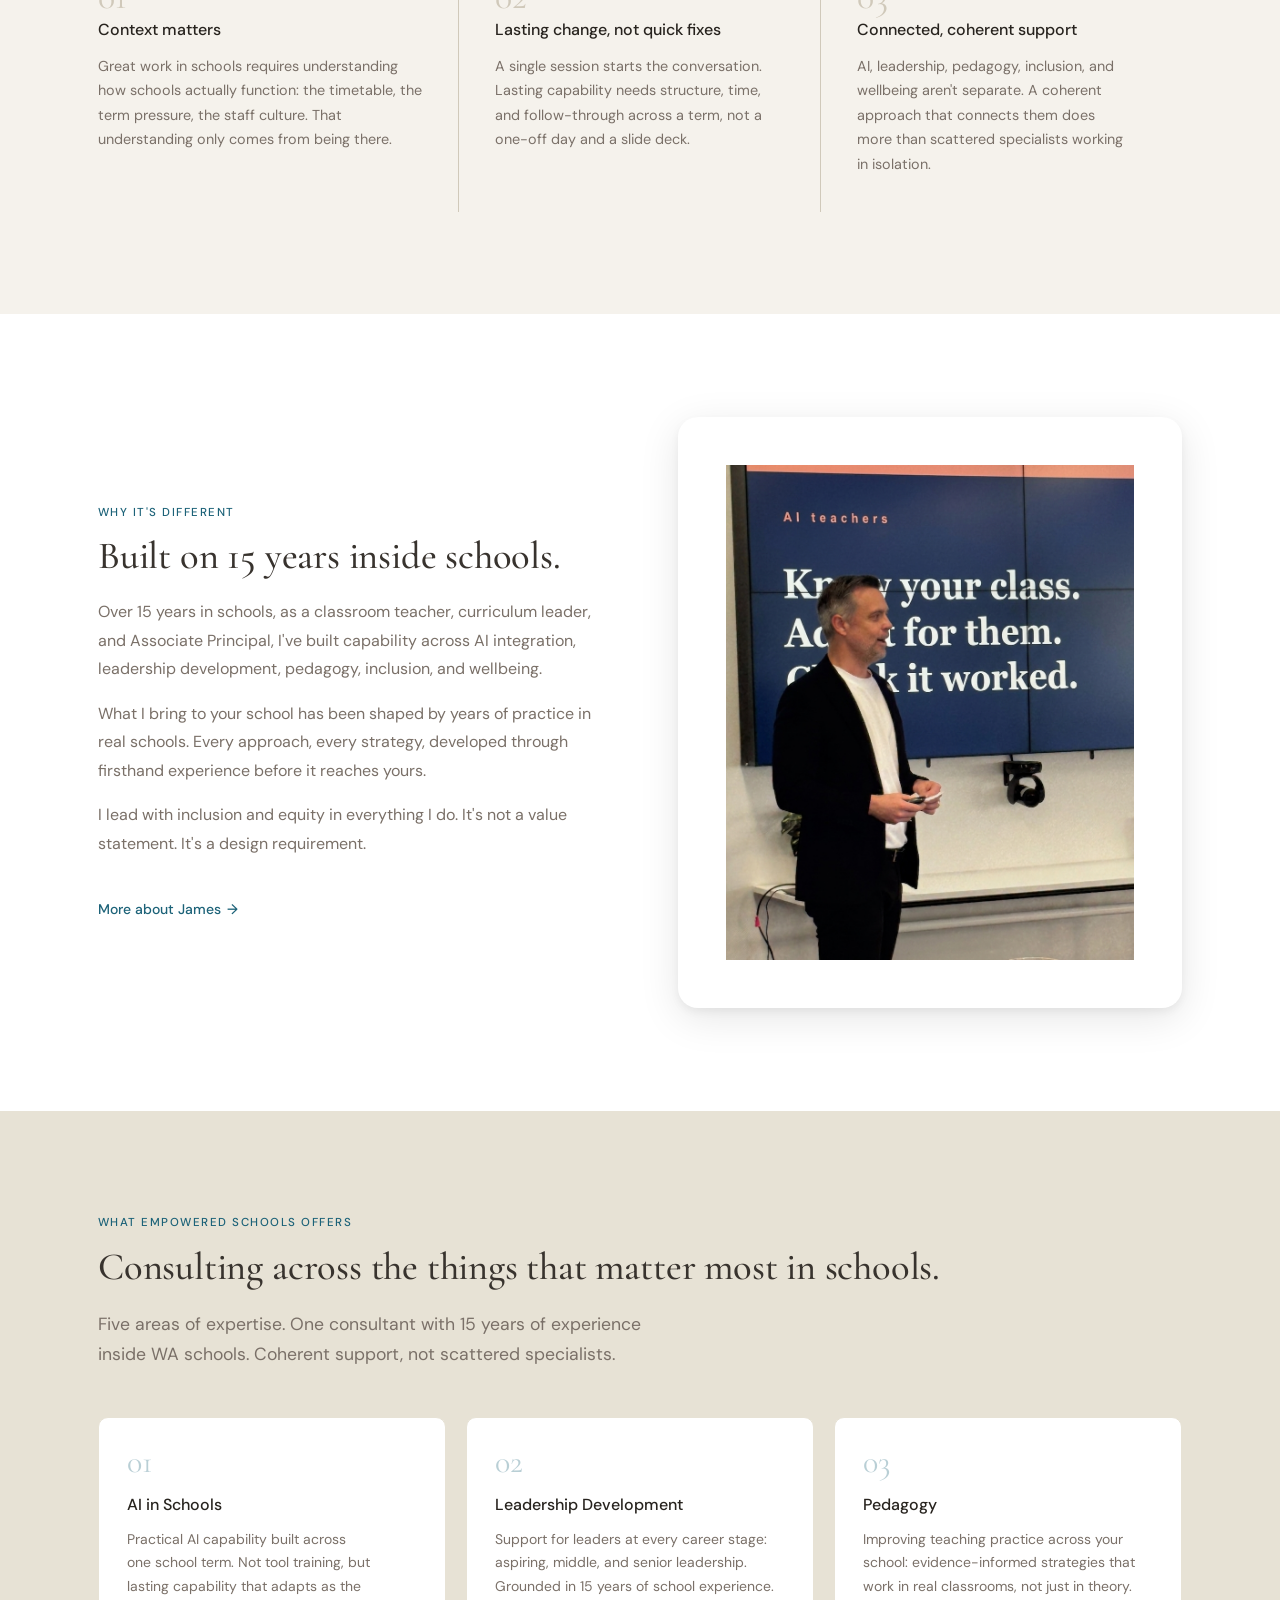
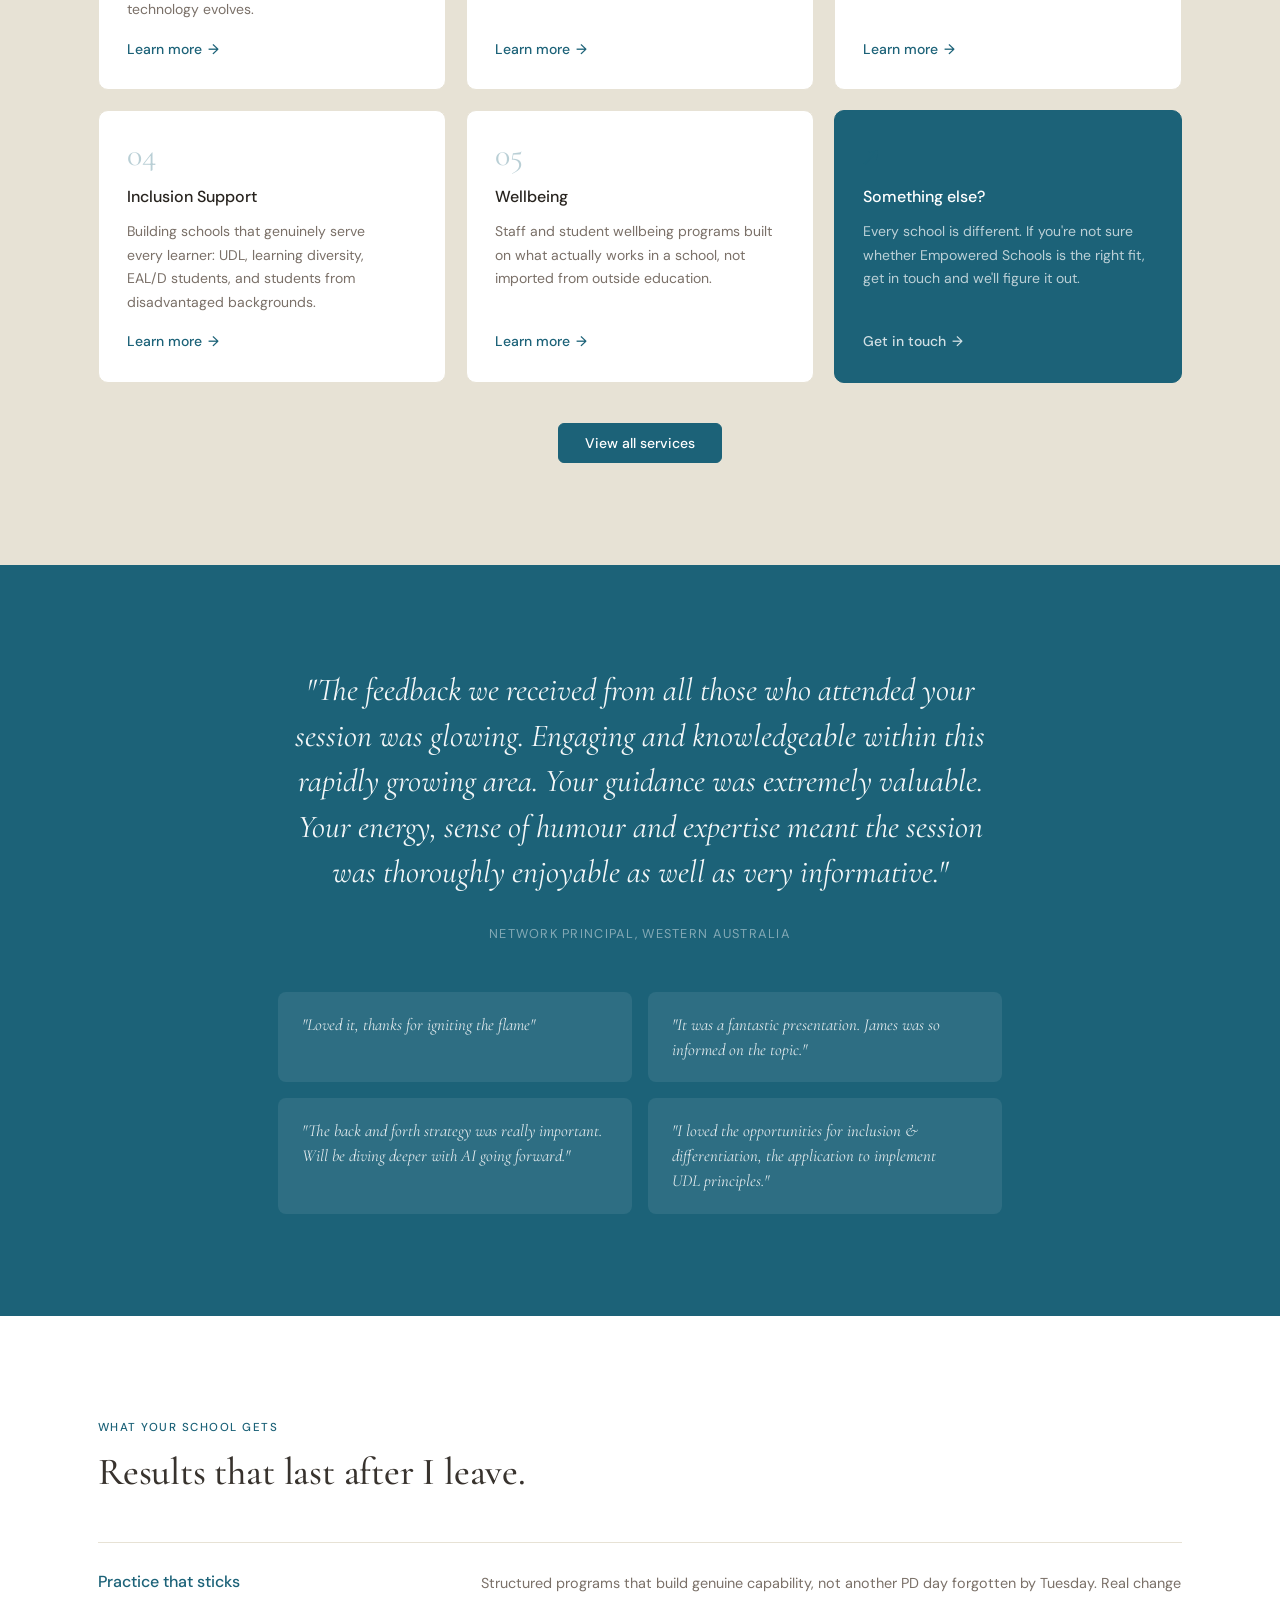
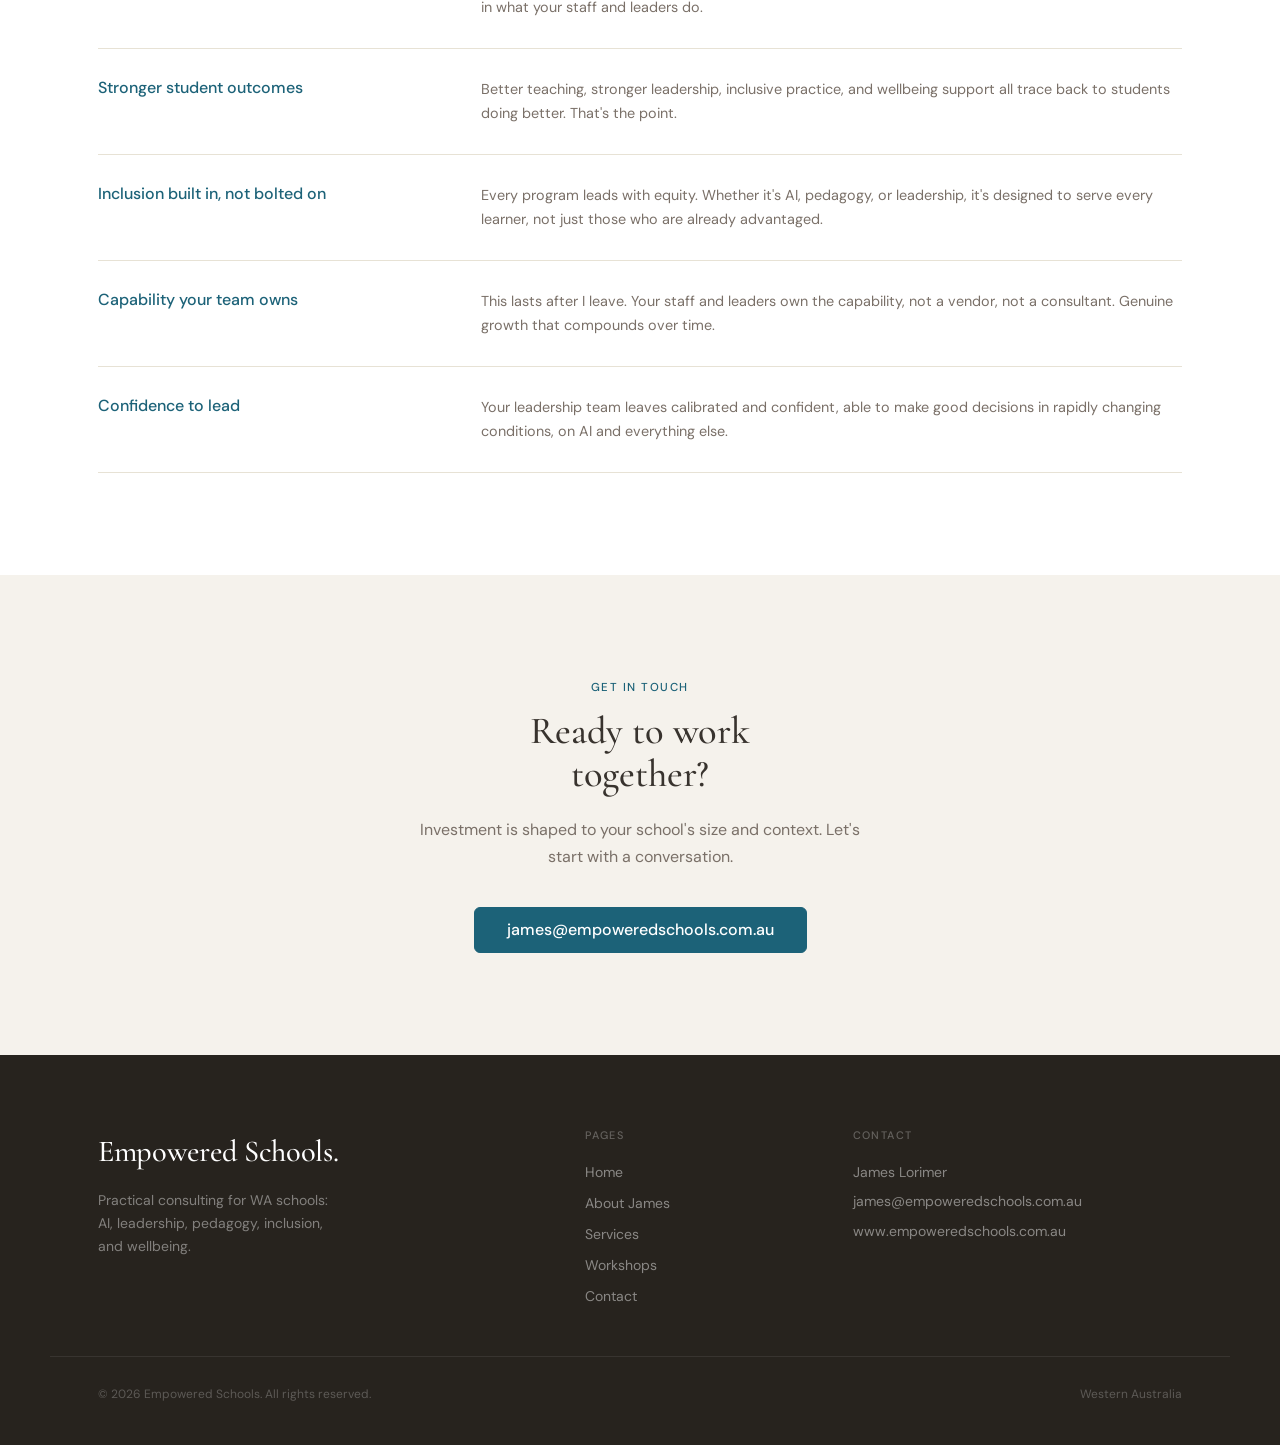
==== commit 12b047cf: "Fix email and website links to correct domain (empoweredschools.com.au) Co-Authored-By: Claude Opus " ====
--- a/index.html
+++ b/index.html
@@ -5,6 +5,36 @@
   <meta name="viewport" content="width=device-width, initial-scale=1.0">
   <title>Empowered Schools | Educational Consulting, Western Australia</title>
   <meta name="description" content="Practical school consulting for WA: AI integration, leadership development, pedagogy, inclusion support, and wellbeing. Built by James Lorimer.">
+  <link rel="canonical" href="https://empoweredschools.com.au/">
+  <meta property="og:type" content="website">
+  <meta property="og:site_name" content="Empowered Schools">
+  <meta property="og:locale" content="en_AU">
+  <meta property="og:title" content="Empowered Schools | Educational Consulting, Western Australia">
+  <meta property="og:description" content="Practical school consulting for WA: AI integration, leadership development, pedagogy, inclusion support, and wellbeing. Built by James Lorimer.">
+  <meta property="og:url" content="https://empoweredschools.com.au/">
+  <meta property="og:image" content="https://empoweredschools.com.au/uploads/190051703.jpg">
+  <meta name="twitter:card" content="summary_large_image">
+  <meta name="twitter:title" content="Empowered Schools | Educational Consulting, Western Australia">
+  <meta name="twitter:description" content="Practical school consulting for WA: AI integration, leadership development, pedagogy, inclusion support, and wellbeing. Built by James Lorimer.">
+  <meta name="twitter:image" content="https://empoweredschools.com.au/uploads/190051703.jpg">
+  <script type="application/ld+json">
+  {
+    "@context": "https://schema.org",
+    "@type": "ProfessionalService",
+    "name": "Empowered Schools",
+    "description": "Practical school consulting for WA: AI integration, leadership development, pedagogy, inclusion support, and wellbeing.",
+    "url": "https://empoweredschools.com.au/",
+    "image": "https://empoweredschools.com.au/uploads/190051703.jpg",
+    "email": "james@empoweredschools.com.au",
+    "areaServed": { "@type": "State", "name": "Western Australia" },
+    "founder": {
+      "@type": "Person",
+      "name": "James Lorimer",
+      "jobTitle": "Education Consultant"
+    },
+    "knowsAbout": ["AI integration in education", "Leadership development", "Pedagogy", "Inclusion support", "Student wellbeing"]
+  }
+  </script>
   <link rel="preconnect" href="https://fonts.googleapis.com">
   <link rel="preconnect" href="https://fonts.gstatic.com" crossorigin>
   <link href="https://fonts.googleapis.com/css2?family=Cormorant+Garamond:ital,wght@0,400;0,500;0,600;1,400;1,500&family=DM+Sans:opsz,wght@9..40,300;9..40,400;9..40,500&display=swap" rel="stylesheet">
@@ -619,7 +649,7 @@
     <span class="s-eyebrow" style="display:flex;justify-content:center">Get in touch</span>
     <h2 class="s-title" style="text-align:center;max-width:none">Ready to work<br>together?</h2>
     <p>Investment is shaped to your school's size and context. Let's start with a conversation.</p>
-    <a href="mailto:james@empoweredschool.com.au" class="btn btn-primary btn-lg">james@empoweredschool.com.au</a>
+    <a href="mailto:james@empoweredschools.com.au" class="btn btn-primary btn-lg">james@empoweredschools.com.au</a>
   </div>
 </div>
 
@@ -644,8 +674,8 @@
       <span class="footer-col-label">Contact</span>
       <div class="footer-contact-items">
         <span>James Lorimer</span>
-        <a href="mailto:james@empoweredschool.com.au">james@empoweredschool.com.au</a>
-        <a href="http://www.empoweredschool.com.au">www.empoweredschool.com.au</a>
+        <a href="mailto:james@empoweredschools.com.au">james@empoweredschools.com.au</a>
+        <a href="http://www.empoweredschools.com.au">www.empoweredschools.com.au</a>
       </div>
     </div>
   </div>
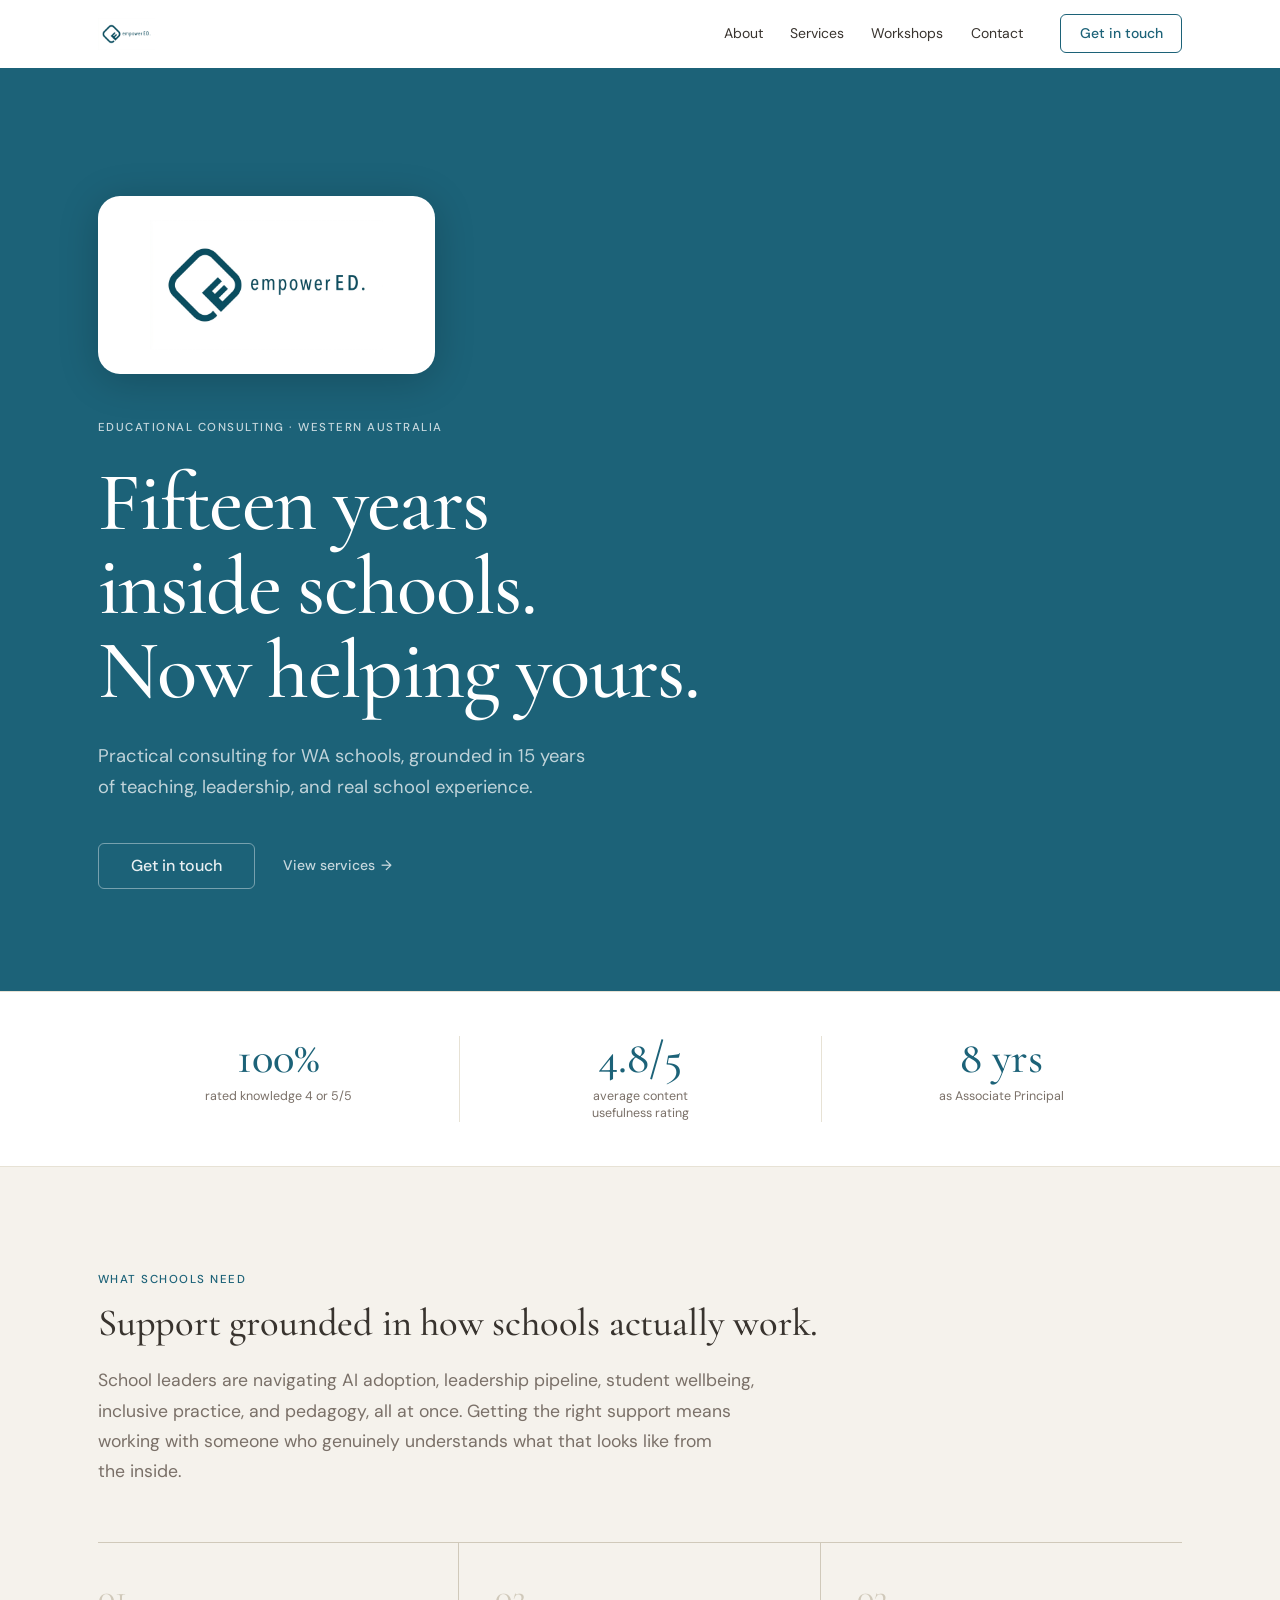
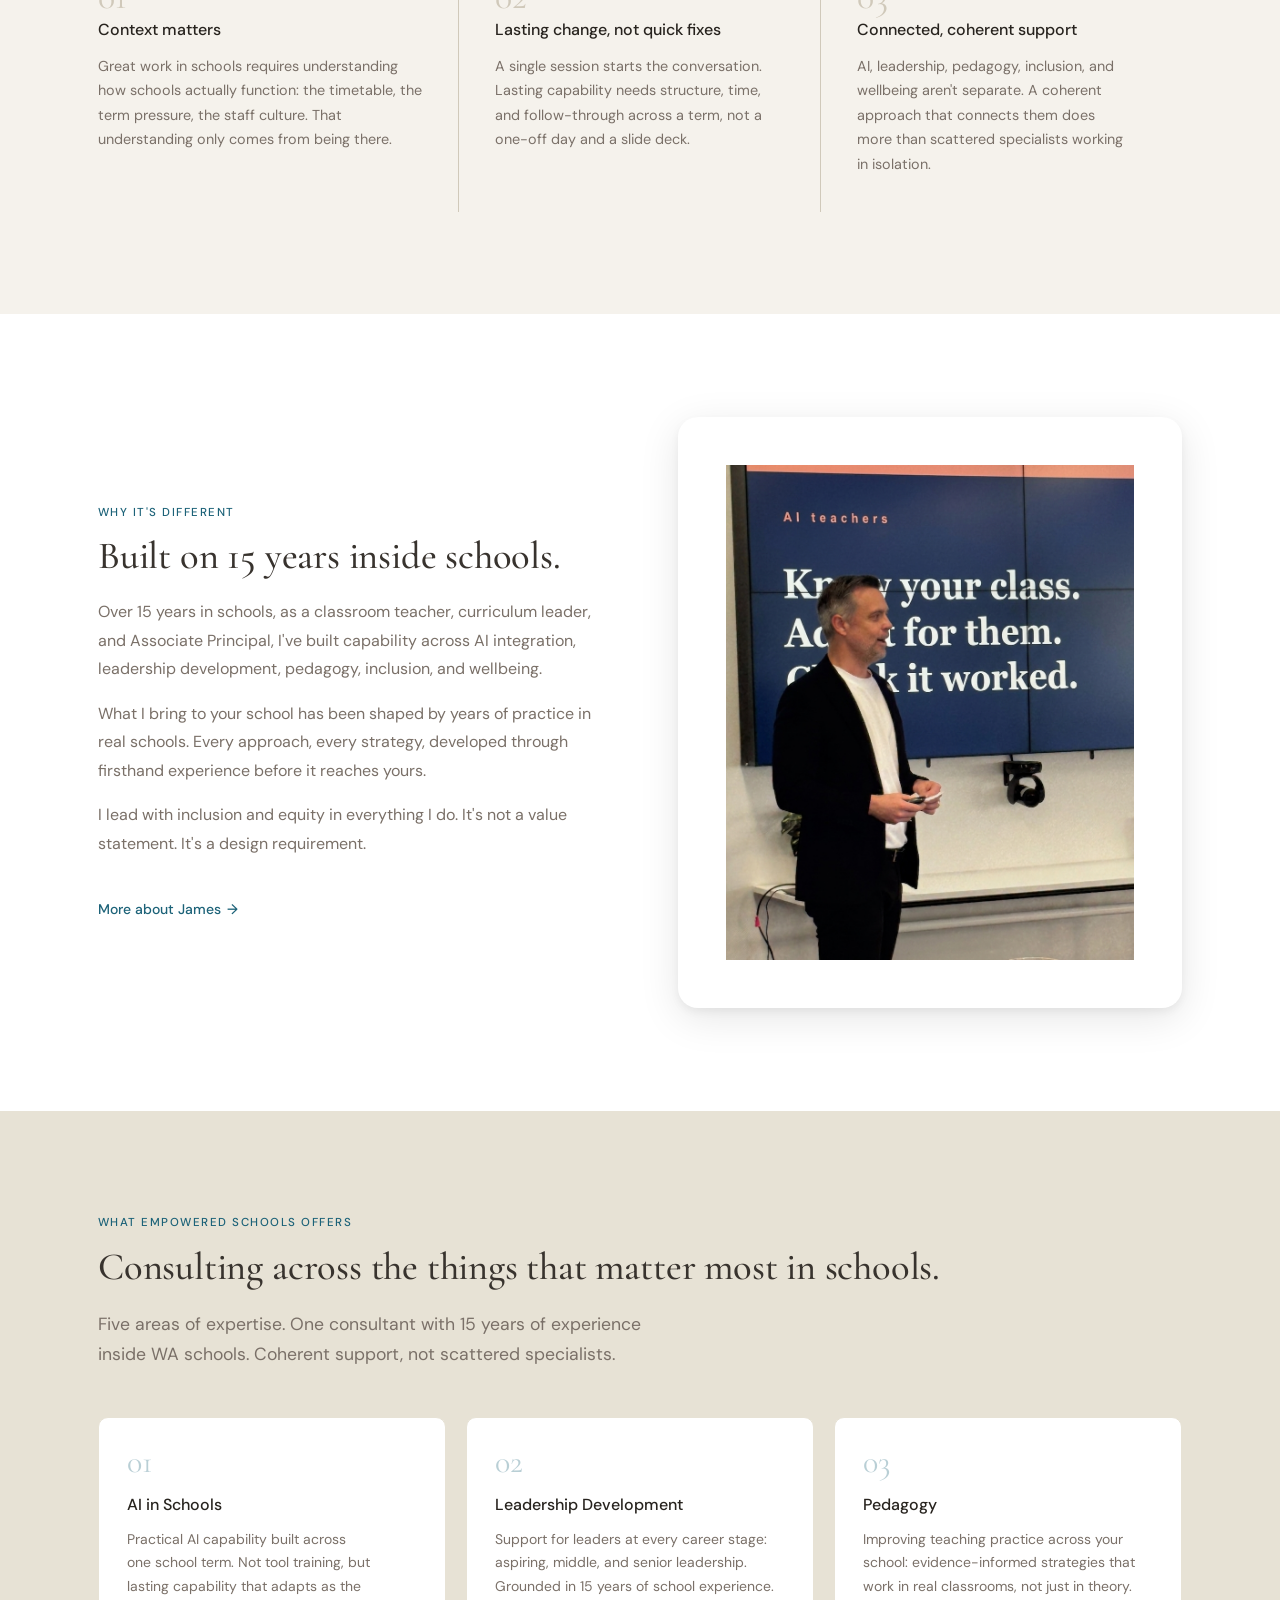
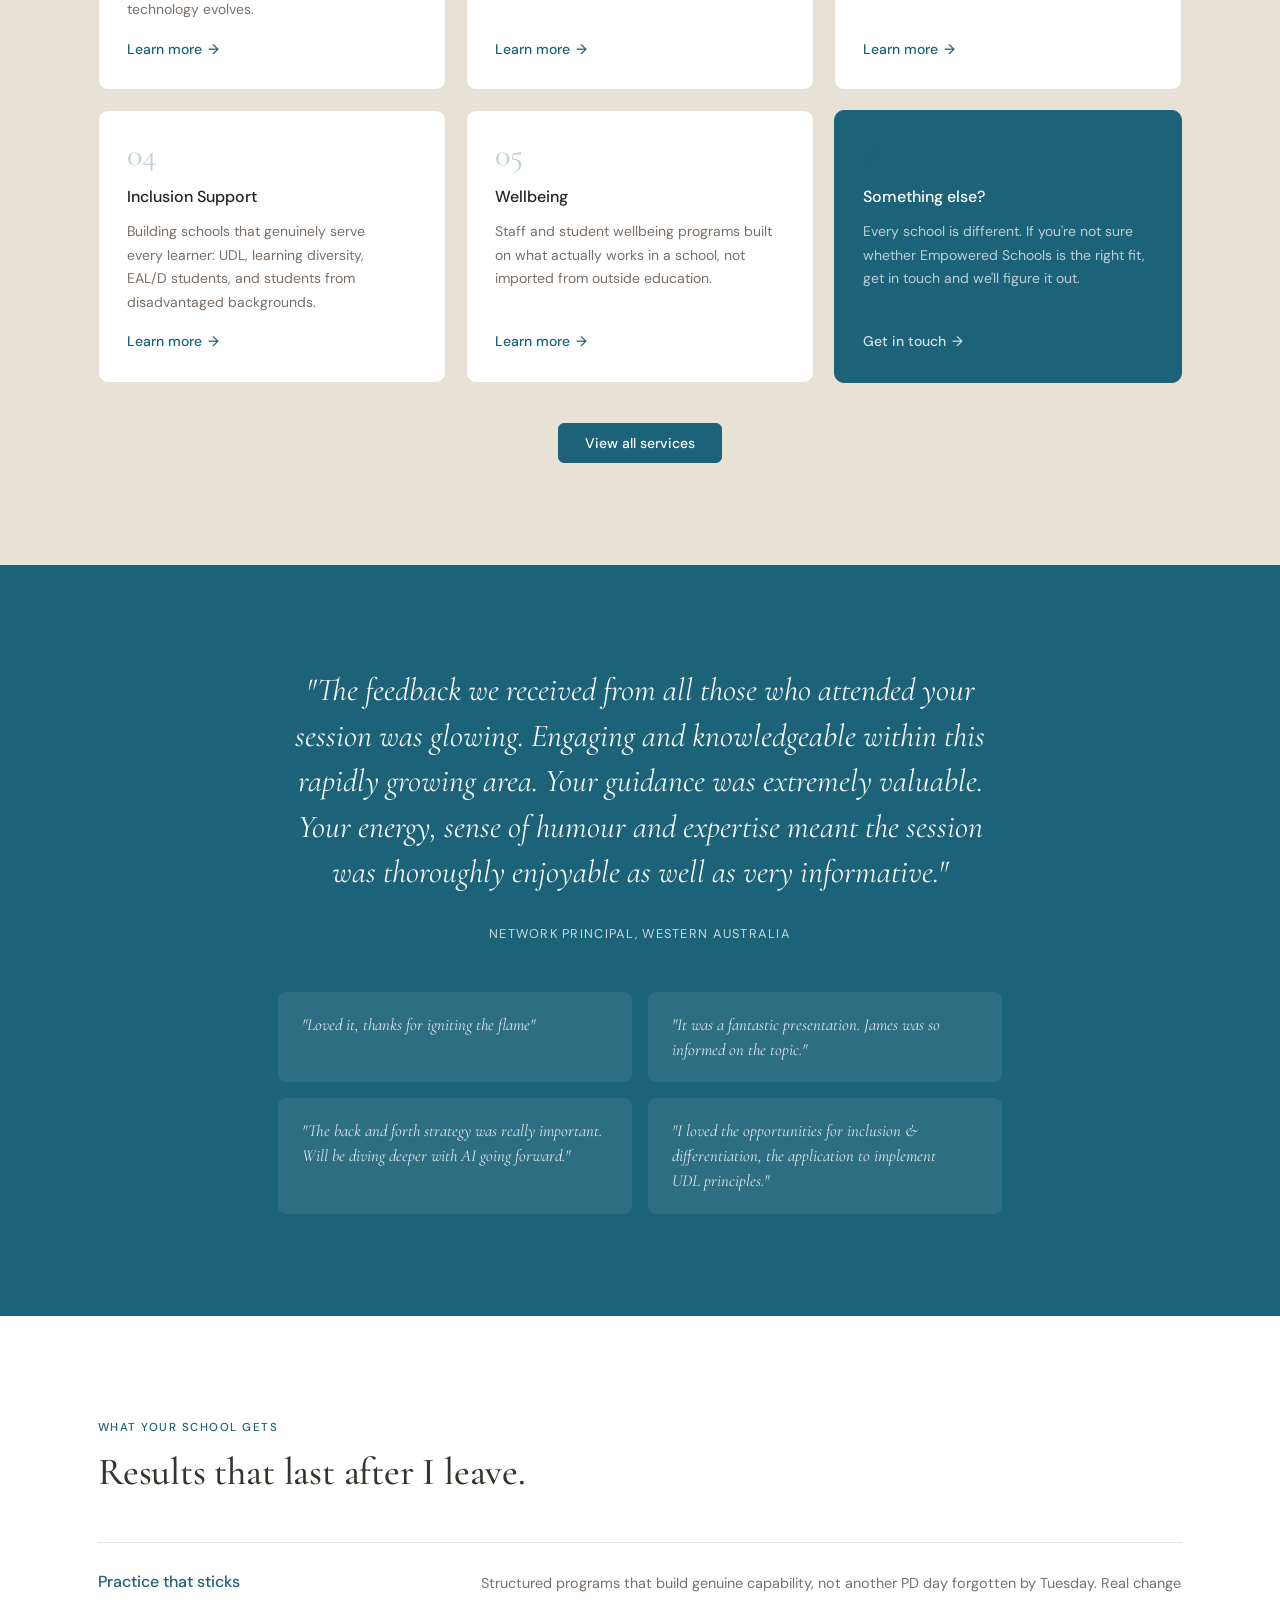
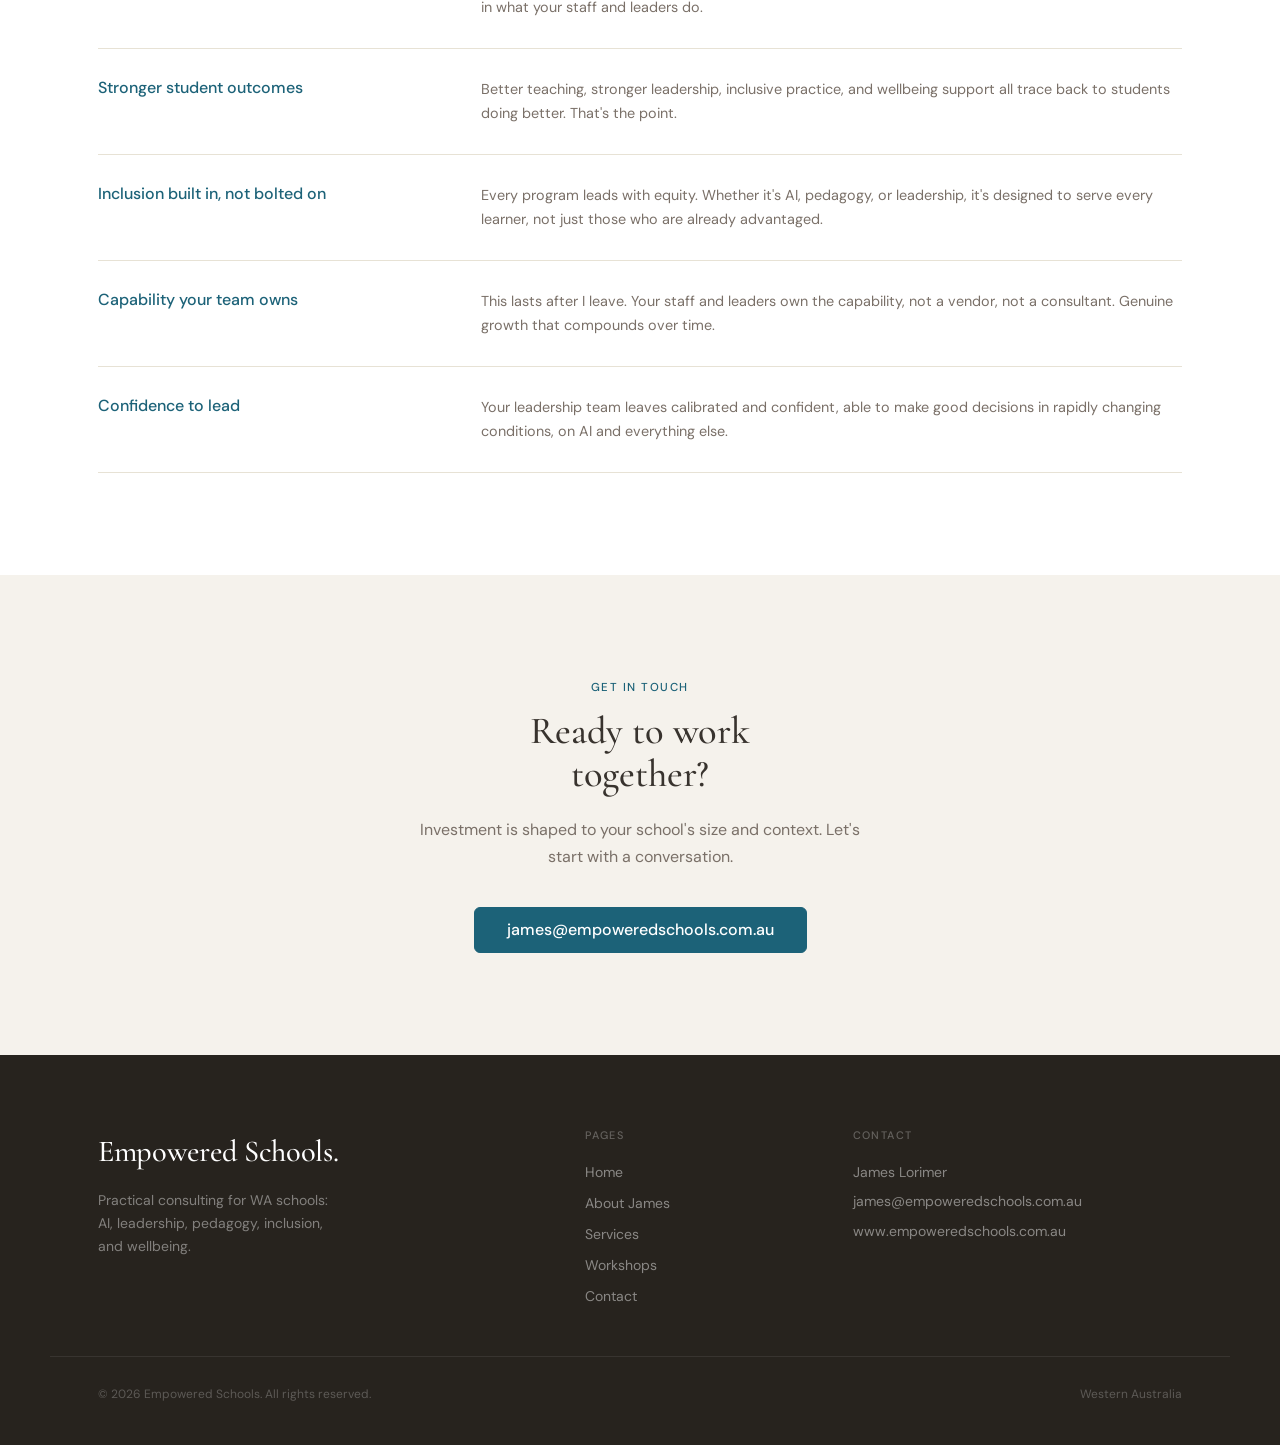
==== commit 4c9f5fbb: "Fix keyboard focus states, WCAG contrast, and extract shared JS - Add :focus-visible styles to share" ====
--- a/index.html
+++ b/index.html
@@ -61,7 +61,7 @@
       font-weight: 500;
       letter-spacing: 0.13em;
       text-transform: uppercase;
-      color: rgba(255,255,255,0.45);
+      color: rgba(255,255,255,0.75);
       margin-bottom: 1.5rem;
       display: block;
     }
@@ -90,7 +90,7 @@
     .hero-a-link {
       font-size: 0.875rem;
       font-weight: 500;
-      color: rgba(255,255,255,0.6);
+      color: rgba(255,255,255,0.75);
       display: inline-flex;
       align-items: center;
       gap: 0.35rem;
@@ -127,7 +127,7 @@
     }
     .hero-role {
       font-size: 0.75rem;
-      color: rgba(255,255,255,0.45);
+      color: rgba(255,255,255,0.75);
       text-align: center;
       max-width: 200px;
       line-height: 1.4;
@@ -308,7 +308,7 @@
       font-size: 0.8rem;
       letter-spacing: 0.1em;
       text-transform: uppercase;
-      color: rgba(255,255,255,0.45);
+      color: rgba(255,255,255,0.75);
     }
     .mini-quotes {
       display: grid;
@@ -686,14 +686,7 @@
 </footer>
 
 
-<script>
-  window.addEventListener('scroll', () => {
-    document.getElementById('main-nav').classList.toggle('is-scrolled', window.scrollY > 10);
-  });
-  function toggleMobileNav() {
-    document.getElementById('nav-mobile').classList.toggle('is-open');
-  }
-</script>
+<script src="shared.js"></script>
 
 </body>
 </html>
--- a/shared.css
+++ b/shared.css
@@ -268,7 +268,7 @@
 }
 
 .s-eyebrow--light {
-  color: rgba(255,255,255,0.5);
+  color: rgba(255,255,255,0.75);
 }
 
 .s-title {
@@ -304,7 +304,7 @@
   font-weight: 500;
   letter-spacing: 0.13em;
   text-transform: uppercase;
-  color: rgba(255,255,255,0.5);
+  color: rgba(255,255,255,0.75);
   margin-bottom: 1rem;
   display: block;
 }
@@ -433,6 +433,26 @@
 
 
 /* --------------------------------------------------------------------------
+   Focus states (keyboard navigation)
+   -------------------------------------------------------------------------- */
+:focus-visible {
+  outline: 2px solid var(--teal);
+  outline-offset: 3px;
+  border-radius: 3px;
+}
+
+.bg-teal :focus-visible,
+.bg-charcoal :focus-visible,
+.page-hero :focus-visible {
+  outline-color: var(--white);
+}
+
+.btn:focus-visible {
+  outline: 2px solid var(--teal);
+  outline-offset: 3px;
+}
+
+/* --------------------------------------------------------------------------
    Responsive
    -------------------------------------------------------------------------- */
 @media (max-width: 768px) {
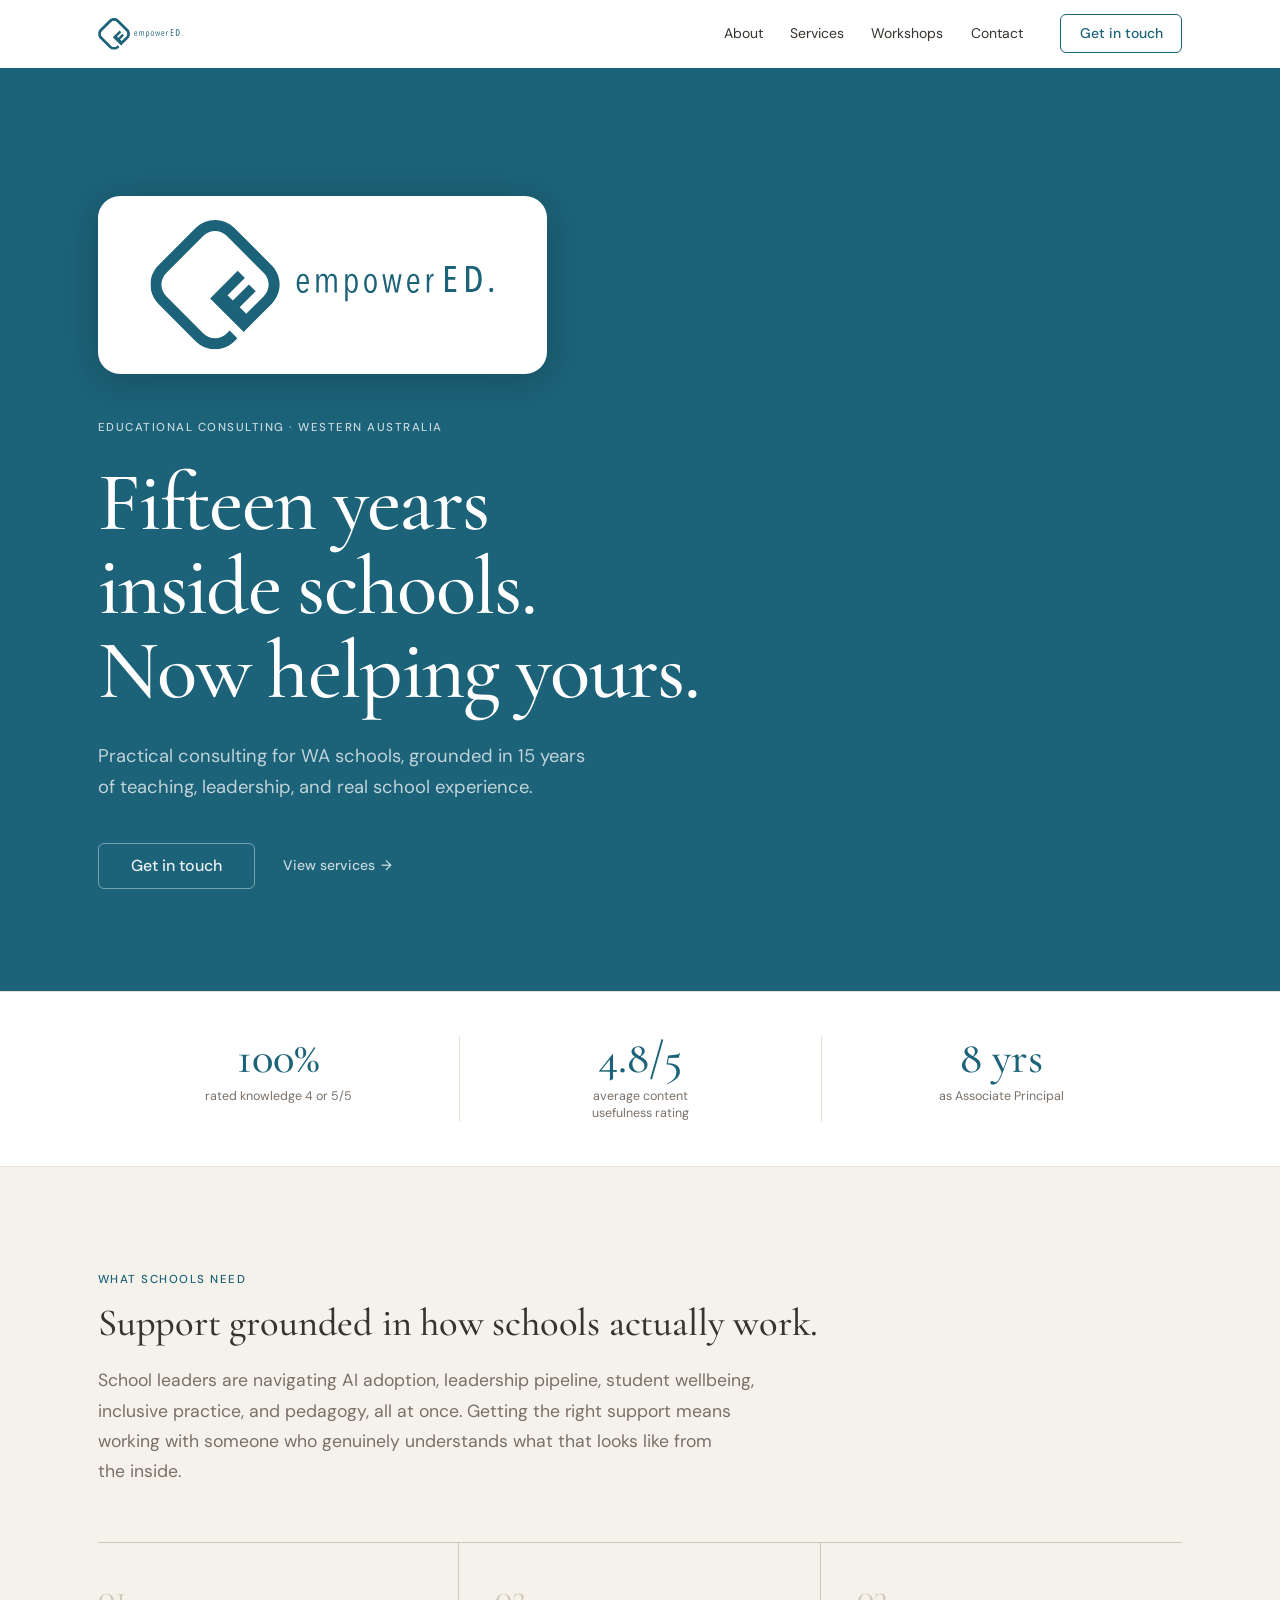
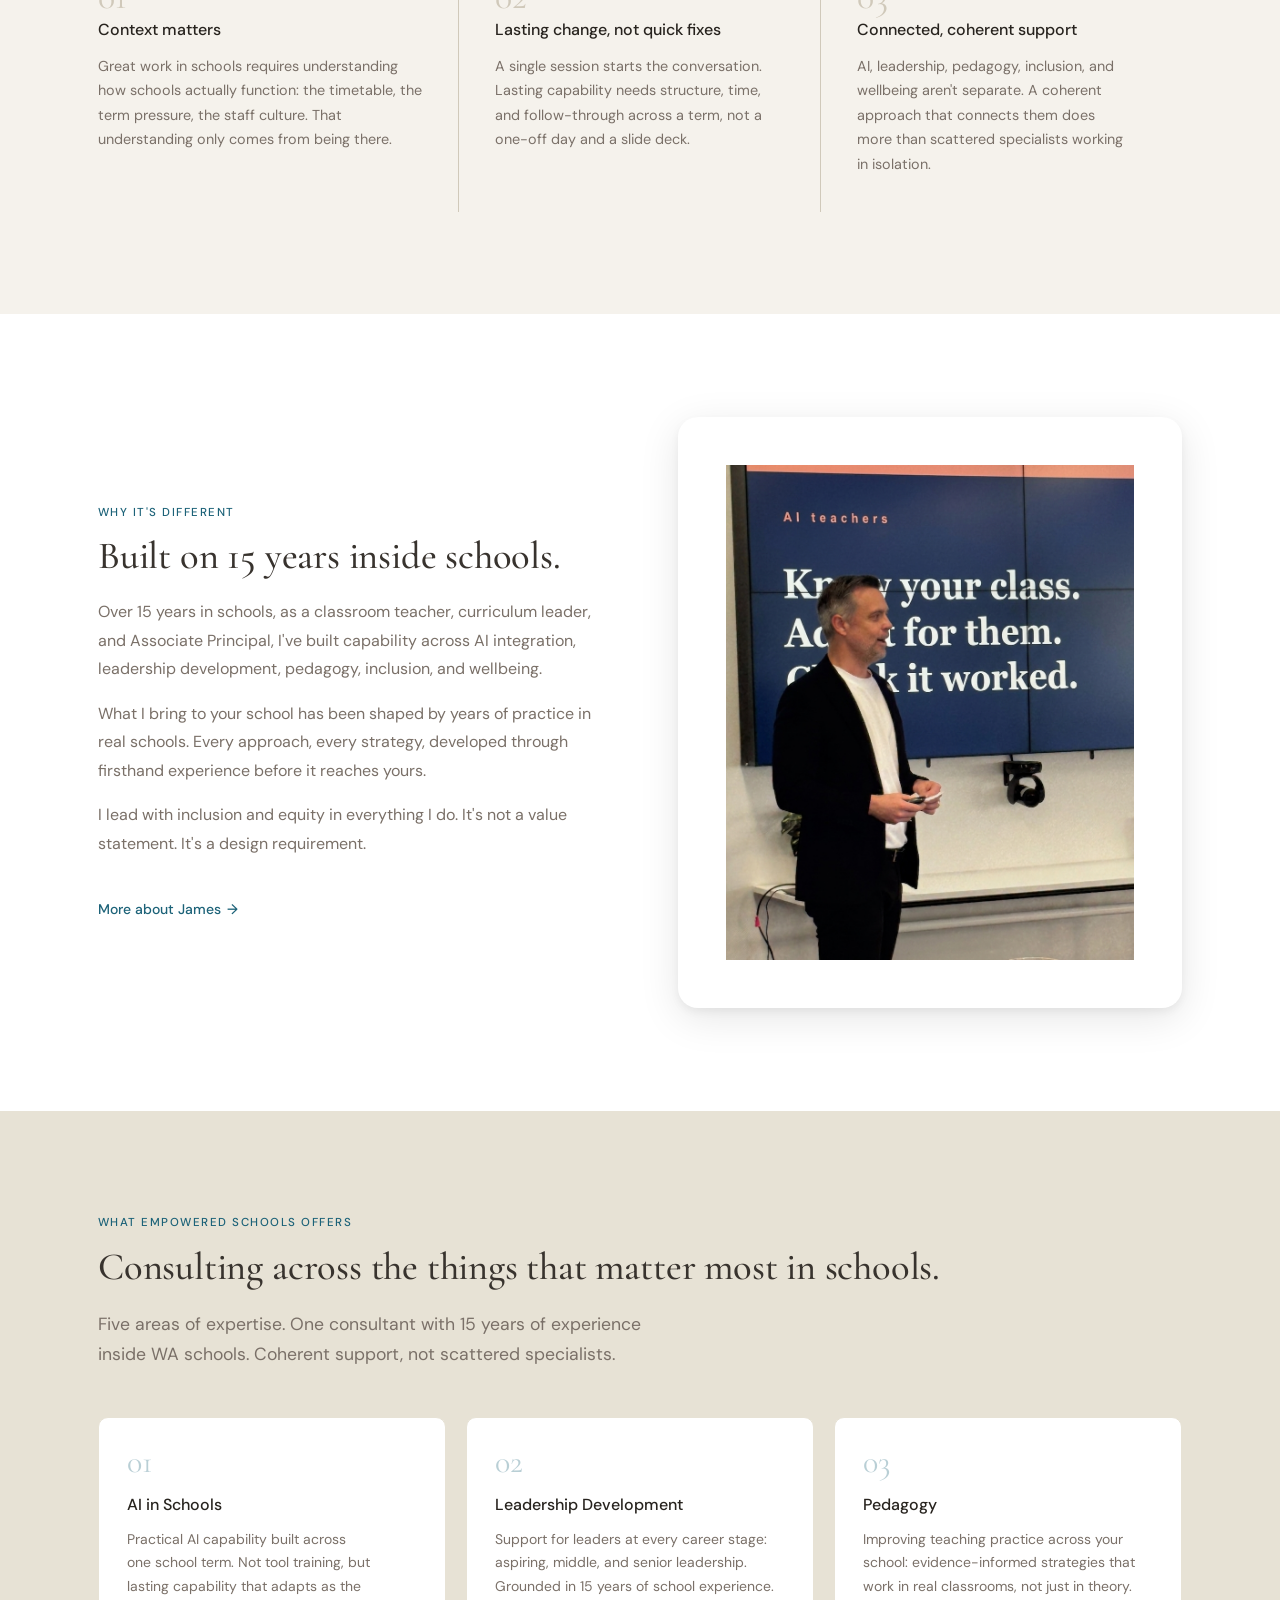
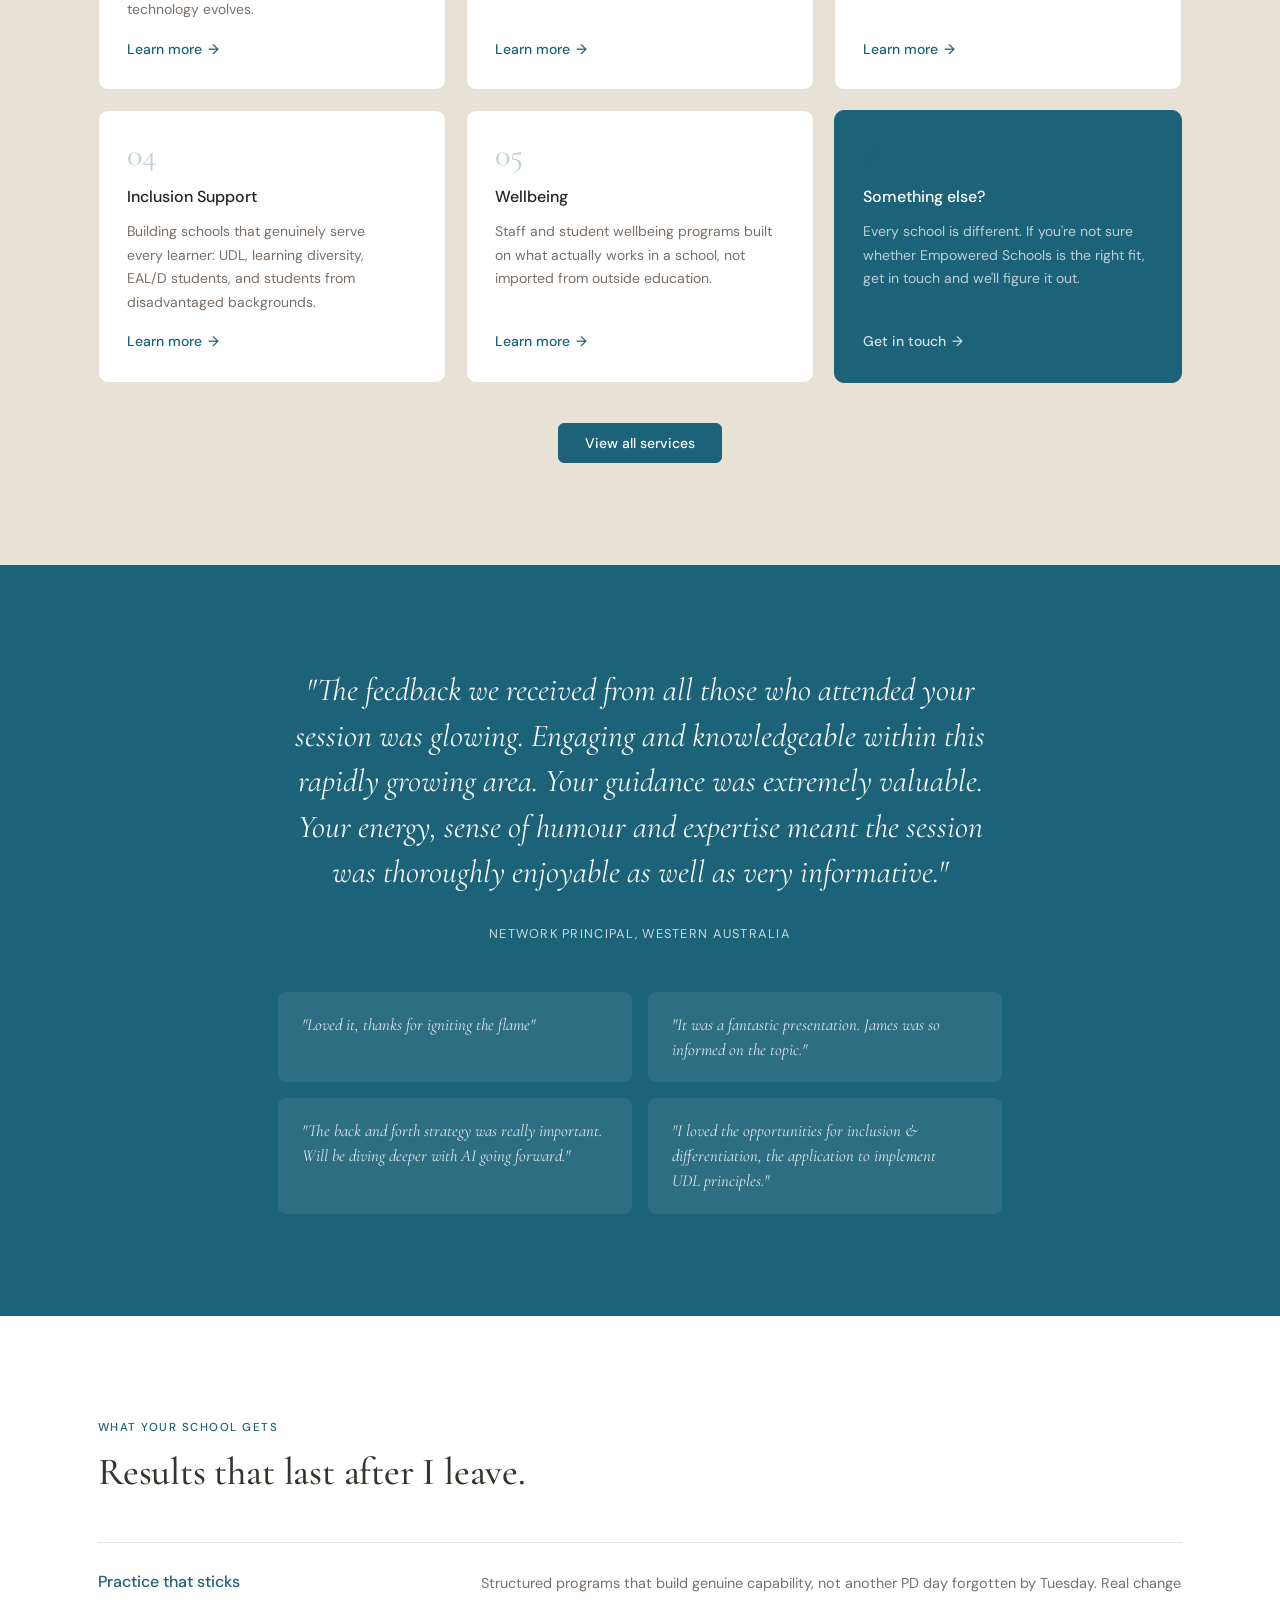
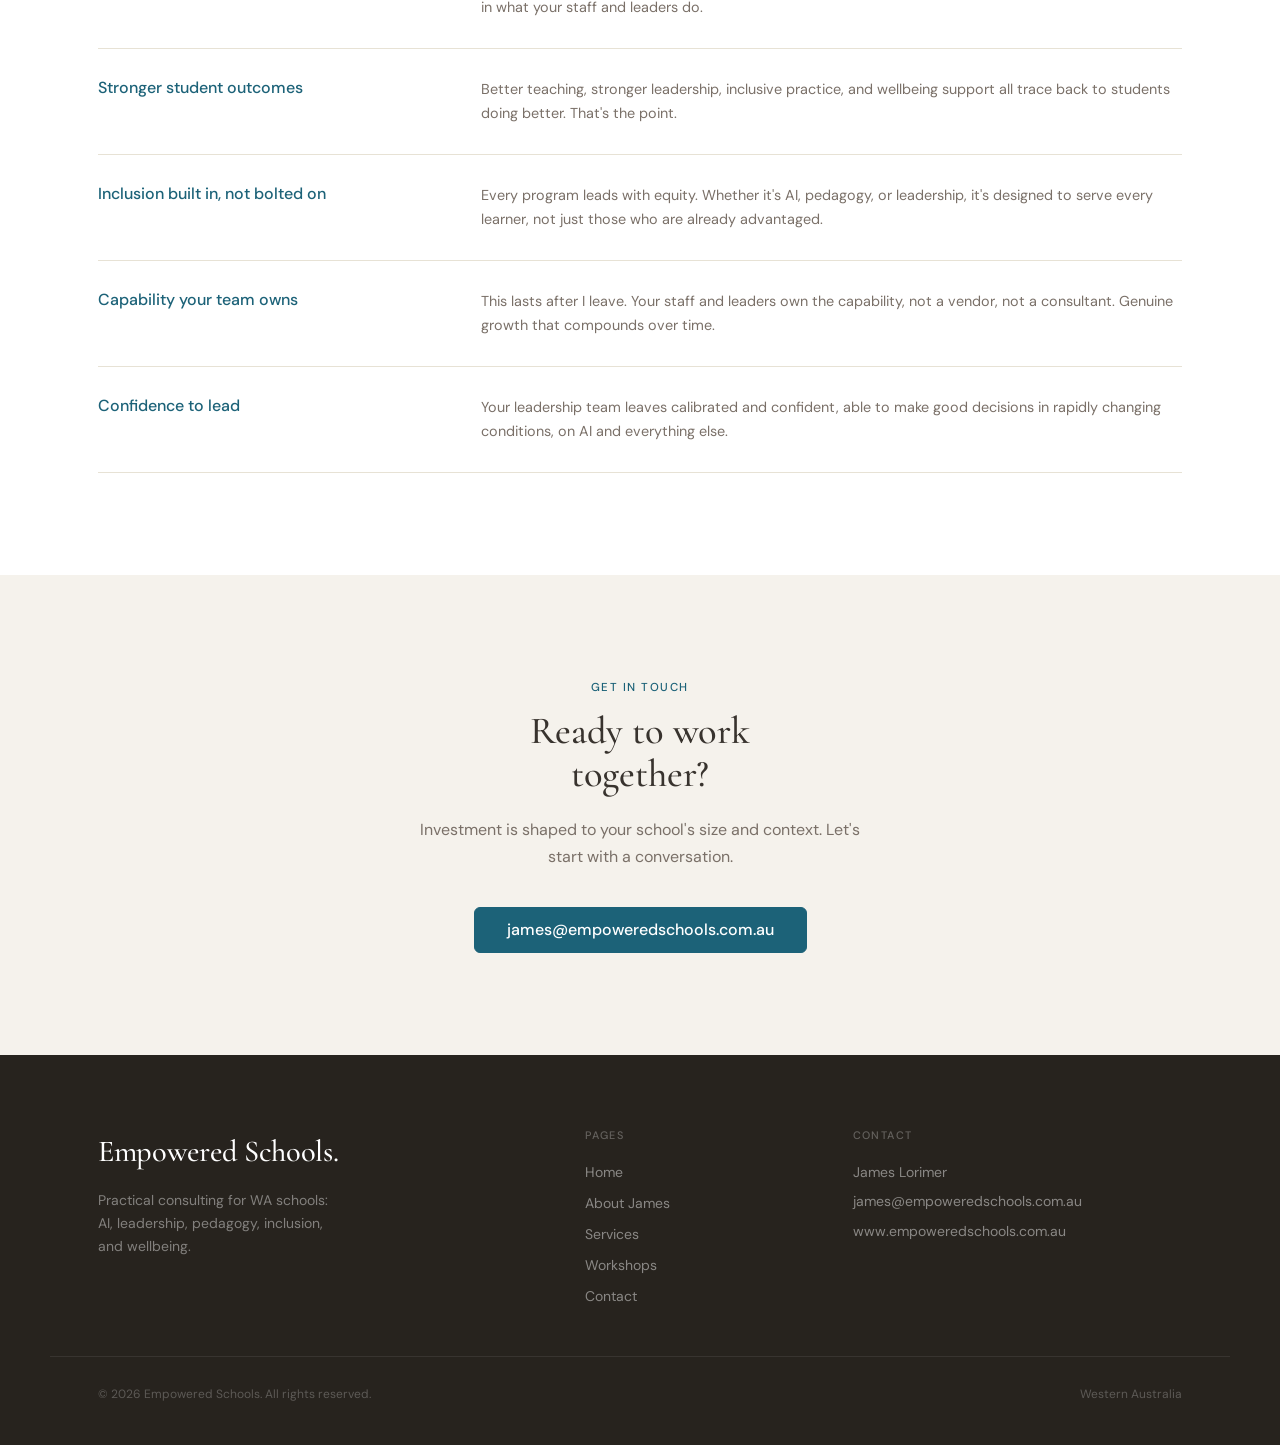
==== commit 88849f18: "Replace logo with new vector artwork Converts the provided EPS logo (same design, vectorized) into S" ====
--- a/index.html
+++ b/index.html
@@ -6,17 +6,19 @@
   <title>Empowered Schools | Educational Consulting, Western Australia</title>
   <meta name="description" content="Practical school consulting for WA: AI integration, leadership development, pedagogy, inclusion support, and wellbeing. Built by James Lorimer.">
   <link rel="canonical" href="https://empoweredschools.com.au/">
+  <link rel="icon" href="favicon.svg" type="image/svg+xml">
+  <meta name="theme-color" content="#1C6278">
   <meta property="og:type" content="website">
   <meta property="og:site_name" content="Empowered Schools">
   <meta property="og:locale" content="en_AU">
   <meta property="og:title" content="Empowered Schools | Educational Consulting, Western Australia">
   <meta property="og:description" content="Practical school consulting for WA: AI integration, leadership development, pedagogy, inclusion support, and wellbeing. Built by James Lorimer.">
   <meta property="og:url" content="https://empoweredschools.com.au/">
-  <meta property="og:image" content="https://empoweredschools.com.au/uploads/190051703.jpg">
+  <meta property="og:image" content="https://empoweredschools.com.au/uploads/empowered-logo-social.png">
   <meta name="twitter:card" content="summary_large_image">
   <meta name="twitter:title" content="Empowered Schools | Educational Consulting, Western Australia">
   <meta name="twitter:description" content="Practical school consulting for WA: AI integration, leadership development, pedagogy, inclusion support, and wellbeing. Built by James Lorimer.">
-  <meta name="twitter:image" content="https://empoweredschools.com.au/uploads/190051703.jpg">
+  <meta name="twitter:image" content="https://empoweredschools.com.au/uploads/empowered-logo-social.png">
   <script type="application/ld+json">
   {
     "@context": "https://schema.org",
@@ -24,7 +26,7 @@
     "name": "Empowered Schools",
     "description": "Practical school consulting for WA: AI integration, leadership development, pedagogy, inclusion support, and wellbeing.",
     "url": "https://empoweredschools.com.au/",
-    "image": "https://empoweredschools.com.au/uploads/190051703.jpg",
+    "image": "https://empoweredschools.com.au/uploads/empowered-logo-social.png",
     "email": "james@empoweredschools.com.au",
     "areaServed": { "@type": "State", "name": "Western Australia" },
     "founder": {
@@ -442,7 +444,7 @@
 <nav id="main-nav">
   <div class="nav-inner">
     <a href="index.html" class="nav-logo">
-      <img src="uploads/190051703.jpg" alt="Empowered Schools">
+      <img src="uploads/empowered-logo.svg" alt="Empowered Schools">
     </a>
     <ul class="nav-links">
       <li><a href="about.html">About</a></li>
@@ -451,7 +453,7 @@
       <li><a href="contact.html">Contact</a></li>
     </ul>
     <a href="contact.html" class="nav-cta">Get in touch</a>
-    <button class="nav-hamburger" onclick="toggleMobileNav()" aria-label="Open menu">
+    <button class="nav-hamburger" aria-label="Open menu">
       <span></span><span></span><span></span>
     </button>
   </div>
@@ -469,7 +471,7 @@
   <div class="hero-a-inner">
     <div>
       <div class="hero-a-logo">
-        <img src="uploads/190051703.jpg" alt="Empowered Schools">
+        <img src="uploads/empowered-logo.svg" alt="Empowered Schools">
       </div>
       <span class="hero-a-eyebrow">Educational Consulting · Western Australia</span>
       <h1 class="hero-a-title">Fifteen years<br>inside schools.<br>Now helping yours.</h1>
--- a/shared.css
+++ b/shared.css
@@ -90,7 +90,6 @@
   height: 32px;
   width: auto;
   display: block;
-  mix-blend-mode: multiply;
 }
 
 .nav-links {
@@ -433,6 +432,14 @@
 
 
 /* --------------------------------------------------------------------------
+   Modifier utilities
+   -------------------------------------------------------------------------- */
+.s-title--white   { color: var(--white); }
+.s-title--center  { text-align: center; max-width: none; }
+.s-eyebrow--center { text-align: center; }
+.link-teal        { color: var(--teal); }
+
+/* --------------------------------------------------------------------------
    Focus states (keyboard navigation)
    -------------------------------------------------------------------------- */
 :focus-visible {
